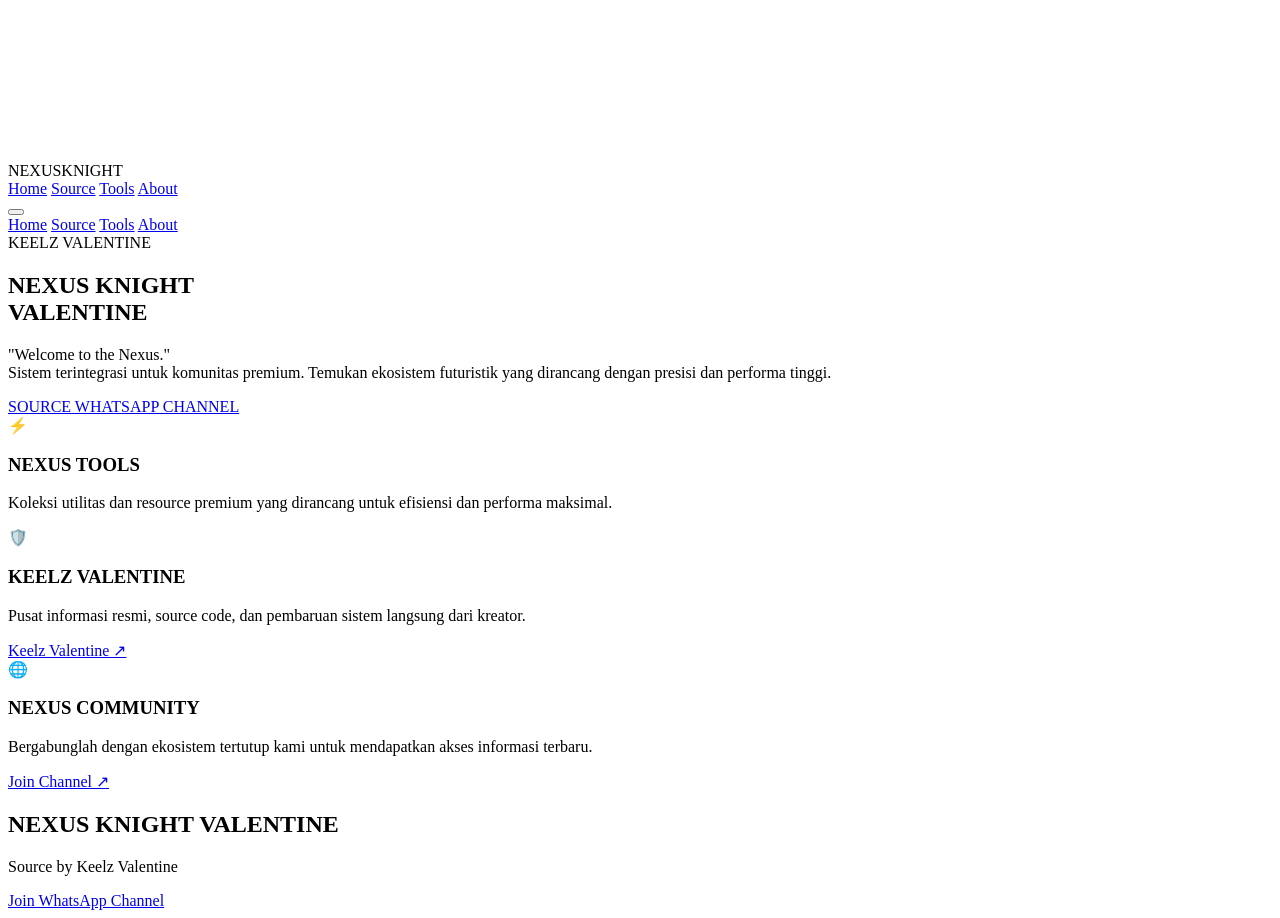
==== index.html @ 5fb31d2d "Create index.html" ====
<!DOCTYPE html>
<html lang="id">
<head>
    <meta charset="UTF-8">
    <meta name="viewport" content="width=device-width, initial-scale=1.0">
    <title>NEXUS KNIGHT VALENTINE</title>
    <meta name="description" content="Welcome to the Nexus. Premium tools and community by Keelz Valentine.">
    <meta name="theme-color" content="#000000">
    
    <!-- Open Graph Metadata -->
    <meta property="og:title" content="NEXUS KNIGHT VALENTINE">
    <meta property="og:description" content="Premium tools and community by Keelz Valentine.">
    <meta property="og:type" content="website">
    
    <!-- Fonts: Outfit for body, Rajdhani for futuristic headings -->
    <link rel="preconnect" href="https://fonts.googleapis.com">
    <link rel="preconnect" href="https://fonts.gstatic.com" crossorigin>
    <link href="https://fonts.googleapis.com/css2?family=Outfit:wght@300;400;500&family=Rajdhani:wght@500;600;700&display=swap" rel="stylesheet">
    
    <link rel="stylesheet" href="style.css">
</head>
<body>

    <div class="layout-wrapper">
        <!-- LEFT: VIDEO BANNER -->
        <aside class="banner-section">
            <div class="video-overlay"></div>
            <video 
                src="https://files.catbox.moe/j5ra75.mp4" 
                autoplay 
                muted 
                loop 
                playsinline 
                class="bg-video">
            </video>
        </aside>

        <!-- RIGHT: MAIN CONTENT -->
        <main class="content-section">
            
            <!-- HEADER -->
            <header class="glass-header">
                <div class="logo">
                    <span>NEXUS</span>KNIGHT
                </div>
                <nav class="desktop-nav">
                    <a href="#home">Home</a>
                    <a href="#source">Source</a>
                    <a href="#tools">Tools</a>
                    <a href="#about">About</a>
                </nav>
                <button class="hamburger-menu" aria-label="Menu">
                    <span></span>
                    <span></span>
                    <span></span>
                </button>
            </header>

            <!-- MOBILE NAV (Hidden by default) -->
            <div class="mobile-nav">
                <a href="#home" class="mobile-link">Home</a>
                <a href="#source" class="mobile-link">Source</a>
                <a href="#tools" class="mobile-link">Tools</a>
                <a href="#about" class="mobile-link">About</a>
            </div>

            <div class="scroll-container">
                <!-- HERO SECTION -->
                <section id="home" class="hero fade-in-up">
                    <div class="brand-subtitle">KEELZ VALENTINE</div>
                    <h1 class="hero-title">NEXUS KNIGHT<br><span class="accent-text">VALENTINE</span></h1>
                    <p class="hero-desc">"Welcome to the Nexus."<br>Sistem terintegrasi untuk komunitas premium. Temukan ekosistem futuristik yang dirancang dengan presisi dan performa tinggi.</p>
                    
                    <div class="button-group">
                        <a href="https://whatsapp.com/channel/0029Vb8KFvB5K3zXkMDEiv1M" target="_blank" rel="noopener noreferrer" class="btn btn-primary">
                            <span class="btn-text">SOURCE</span>
                        </a>
                        <a href="https://whatsapp.com/channel/0029Vb8KFvB5K3zXkMDEiv1M" target="_blank" rel="noopener noreferrer" class="btn btn-secondary">
                            <span class="btn-text">WHATSAPP CHANNEL</span>
                        </a>
                    </div>
                </section>

                <!-- CARDS SECTION -->
                <section id="tools" class="features fade-in-up">
                    <div class="card">
                        <div class="card-icon">⚡</div>
                        <h3>NEXUS TOOLS</h3>
                        <p>Koleksi utilitas dan resource premium yang dirancang untuk efisiensi dan performa maksimal.</p>
                    </div>
                    
                    <div class="card">
                        <div class="card-icon">🛡️</div>
                        <h3>KEELZ VALENTINE</h3>
                        <p>Pusat informasi resmi, source code, dan pembaruan sistem langsung dari kreator.</p>
                        <a href="https://whatsapp.com/channel/0029Vb8KFvB5K3zXkMDEiv1M" target="_blank" rel="noopener noreferrer" class="card-link">Keelz Valentine ↗</a>
                    </div>
                    
                    <div class="card">
                        <div class="card-icon">🌐</div>
                        <h3>NEXUS COMMUNITY</h3>
                        <p>Bergabunglah dengan ekosistem tertutup kami untuk mendapatkan akses informasi terbaru.</p>
                        <a href="https://whatsapp.com/channel/0029Vb8KFvB5K3zXkMDEiv1M" target="_blank" rel="noopener noreferrer" class="card-link">Join Channel ↗</a>
                    </div>
                </section>

                <!-- FOOTER -->
                <footer class="fade-in-up">
                    <div class="footer-content">
                        <h2>NEXUS KNIGHT VALENTINE</h2>
                        <p class="footer-source">Source by Keelz Valentine</p>
                        <a href="https://whatsapp.com/channel/0029Vb8KFvB5K3zXkMDEiv1M" target="_blank" rel="noopener noreferrer" class="btn btn-footer">
                            Join WhatsApp Channel
                        </a>
                    </div>
                </footer>
            </div>
        </main>
    </div>

    <script src="script.js"></script>
</body>
</html>
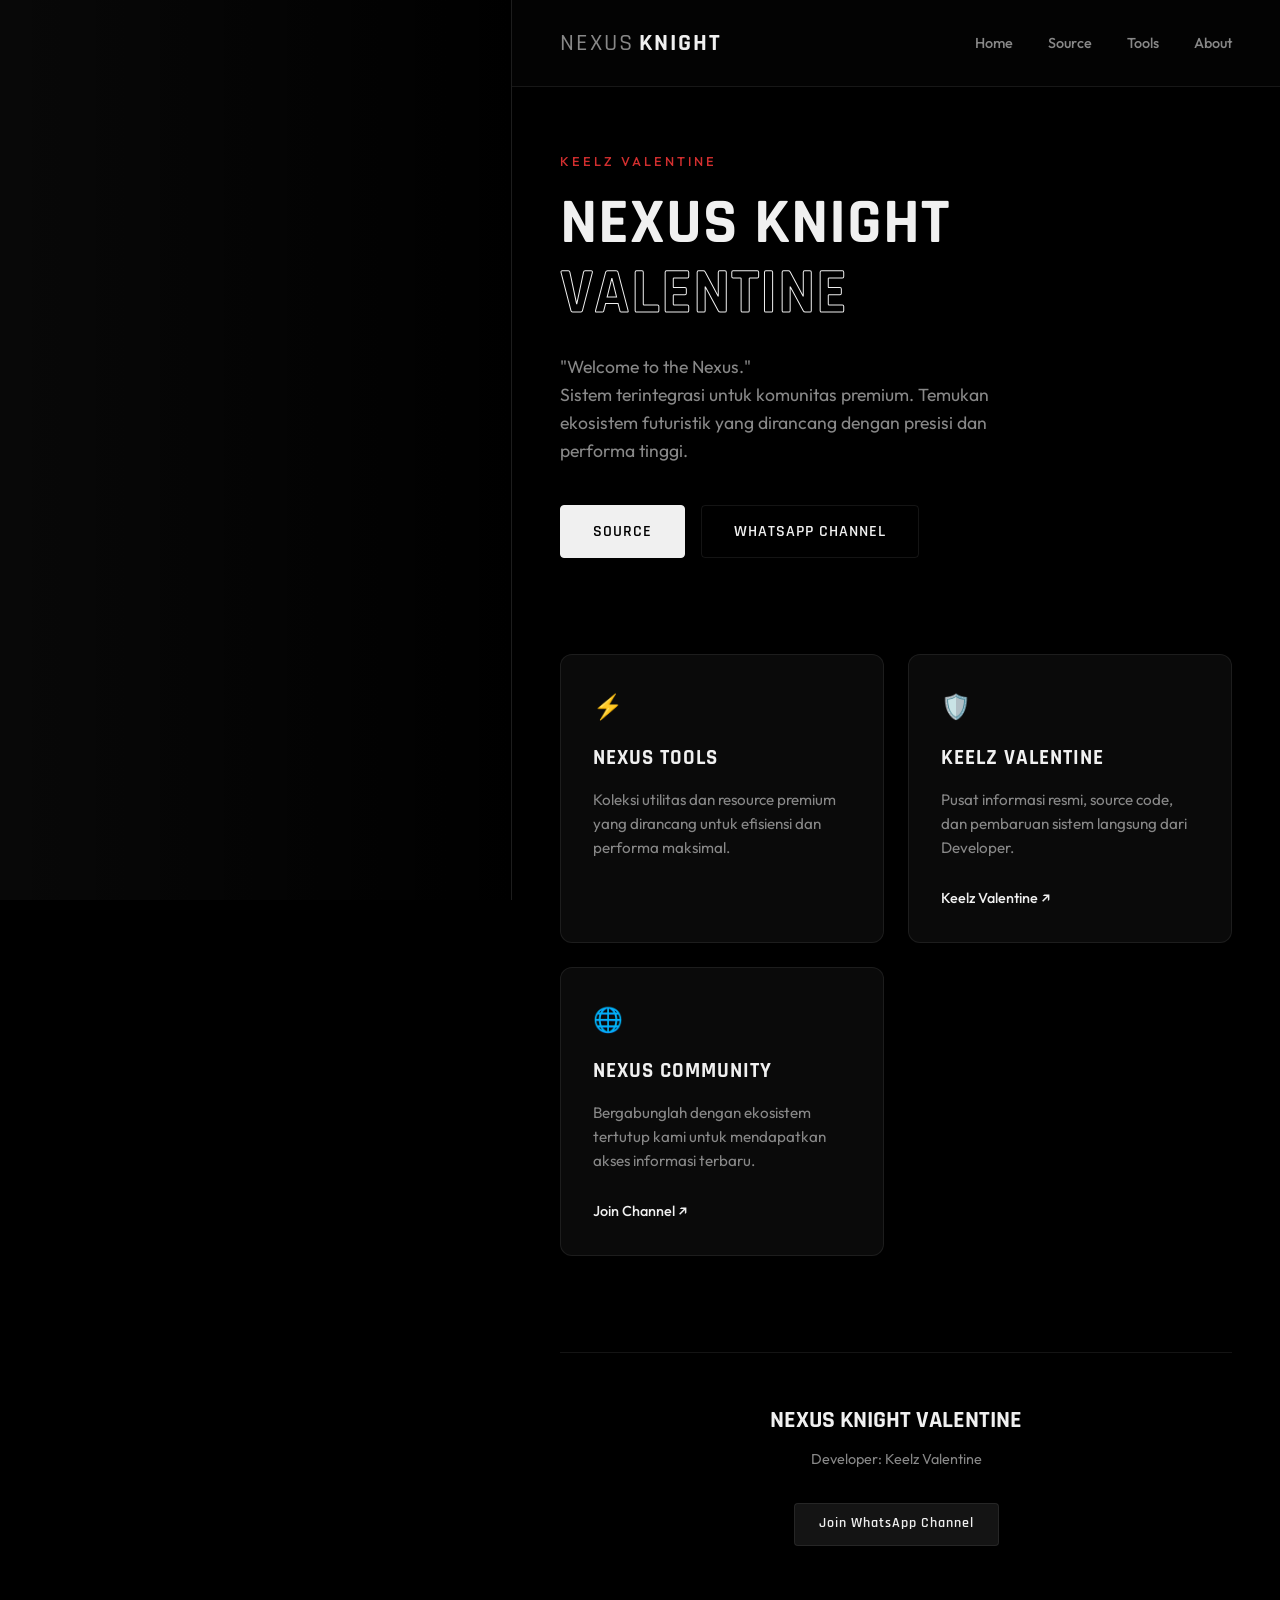
==== commit 91c6b920: "Update index.html" ====
--- a/index.html
+++ b/index.html
@@ -5,11 +5,12 @@
     <meta name="viewport" content="width=device-width, initial-scale=1.0">
     <title>NEXUS KNIGHT VALENTINE</title>
     <meta name="description" content="Welcome to the Nexus. Premium tools and community by Keelz Valentine.">
+    <meta name="author" content="Keelz Valentine">
     <meta name="theme-color" content="#000000">
     
     <!-- Open Graph Metadata -->
     <meta property="og:title" content="NEXUS KNIGHT VALENTINE">
-    <meta property="og:description" content="Premium tools and community by Keelz Valentine.">
+    <meta property="og:description" content="Premium tools and community developed by Keelz Valentine.">
     <meta property="og:type" content="website">
     
     <!-- Fonts: Outfit for body, Rajdhani for futuristic headings -->
@@ -92,7 +93,7 @@
                     <div class="card">
                         <div class="card-icon">🛡️</div>
                         <h3>KEELZ VALENTINE</h3>
-                        <p>Pusat informasi resmi, source code, dan pembaruan sistem langsung dari kreator.</p>
+                        <p>Pusat informasi resmi, source code, dan pembaruan sistem langsung dari Developer.</p>
                         <a href="https://whatsapp.com/channel/0029Vb8KFvB5K3zXkMDEiv1M" target="_blank" rel="noopener noreferrer" class="card-link">Keelz Valentine ↗</a>
                     </div>
                     
@@ -108,7 +109,7 @@
                 <footer class="fade-in-up">
                     <div class="footer-content">
                         <h2>NEXUS KNIGHT VALENTINE</h2>
-                        <p class="footer-source">Source by Keelz Valentine</p>
+                        <p class="footer-source">Developer: Keelz Valentine</p>
                         <a href="https://whatsapp.com/channel/0029Vb8KFvB5K3zXkMDEiv1M" target="_blank" rel="noopener noreferrer" class="btn btn-footer">
                             Join WhatsApp Channel
                         </a>
--- a/style.css
+++ b/style.css
@@ -0,0 +1,402 @@
+/* VARIABLES */
+:root {
+    --bg-color: #000000;
+    --surface-color: #0a0a0a;
+    --surface-light: #141414;
+    --text-main: #f0f0f0;
+    --text-muted: #888888;
+    --accent-red: #d32f2f;
+    --accent-red-glow: rgba(211, 47, 47, 0.2);
+    --border-color: rgba(255, 255, 255, 0.08);
+    --glass-bg: rgba(5, 5, 5, 0.6);
+    
+    --font-heading: 'Rajdhani', sans-serif;
+    --font-body: 'Outfit', sans-serif;
+    
+    --transition-smooth: all 0.3s cubic-bezier(0.25, 0.8, 0.25, 1);
+}
+
+/* RESET */
+* {
+    margin: 0;
+    padding: 0;
+    box-sizing: border-box;
+}
+
+html {
+    scroll-behavior: smooth;
+}
+
+body {
+    background-color: var(--bg-color);
+    color: var(--text-main);
+    font-family: var(--font-body);
+    line-height: 1.6;
+    overflow-x: hidden;
+    -webkit-font-smoothing: antialiased;
+}
+
+a { text-decoration: none; }
+
+/* LAYOUT: SPLIT SCREEN FOR DESKTOP */
+.layout-wrapper {
+    display: flex;
+    min-height: 100vh;
+    max-width: 1600px;
+    margin: 0 auto;
+}
+
+/* LEFT: BANNER VIDEO */
+.banner-section {
+    width: 40%;
+    height: 100vh;
+    position: sticky;
+    top: 0;
+    background-color: var(--surface-color);
+    border-right: 1px solid var(--border-color);
+    overflow: hidden;
+}
+
+.bg-video {
+    width: 100%;
+    height: 100%;
+    object-fit: cover;
+    opacity: 0.8;
+}
+
+.video-overlay {
+    position: absolute;
+    top: 0; left: 0; right: 0; bottom: 0;
+    background: linear-gradient(to right, rgba(0,0,0,0.2), var(--bg-color));
+    z-index: 1;
+    pointer-events: none;
+}
+
+/* RIGHT: MAIN CONTENT */
+.content-section {
+    width: 60%;
+    display: flex;
+    flex-direction: column;
+    position: relative;
+}
+
+/* HEADER / GLASSMORPHISM */
+.glass-header {
+    position: sticky;
+    top: 0;
+    display: flex;
+    justify-content: space-between;
+    align-items: center;
+    padding: 1.5rem 3rem;
+    background: var(--glass-bg);
+    backdrop-filter: blur(12px);
+    -webkit-backdrop-filter: blur(12px);
+    border-bottom: 1px solid var(--border-color);
+    z-index: 100;
+}
+
+.logo {
+    font-family: var(--font-heading);
+    font-size: 1.5rem;
+    font-weight: 700;
+    letter-spacing: 2px;
+}
+
+.logo span {
+    color: var(--text-muted);
+    font-weight: 500;
+    margin-right: 5px;
+}
+
+.desktop-nav a {
+    color: var(--text-muted);
+    margin-left: 2rem;
+    font-size: 0.9rem;
+    font-weight: 500;
+    transition: var(--transition-smooth);
+}
+
+.desktop-nav a:hover {
+    color: var(--text-main);
+}
+
+.hamburger-menu {
+    display: none;
+    background: none;
+    border: none;
+    cursor: pointer;
+    flex-direction: column;
+    gap: 5px;
+    z-index: 101;
+}
+
+.hamburger-menu span {
+    width: 25px;
+    height: 2px;
+    background-color: var(--text-main);
+    transition: var(--transition-smooth);
+}
+
+.mobile-nav {
+    position: fixed;
+    top: 0; left: 0; right: 0; bottom: 0;
+    background-color: rgba(0,0,0,0.95);
+    backdrop-filter: blur(10px);
+    display: flex;
+    flex-direction: column;
+    justify-content: center;
+    align-items: center;
+    gap: 2rem;
+    opacity: 0;
+    pointer-events: none;
+    transition: var(--transition-smooth);
+    z-index: 99;
+}
+
+.mobile-nav.active {
+    opacity: 1;
+    pointer-events: all;
+}
+
+.mobile-link {
+    font-family: var(--font-heading);
+    font-size: 2rem;
+    color: var(--text-main);
+    letter-spacing: 2px;
+}
+
+/* SCROLL CONTAINER PADDING */
+.scroll-container {
+    padding: 4rem 3rem;
+    flex-grow: 1;
+}
+
+/* HERO SECTION */
+.hero {
+    margin-bottom: 6rem;
+}
+
+.brand-subtitle {
+    font-size: 0.8rem;
+    letter-spacing: 3px;
+    color: var(--accent-red);
+    margin-bottom: 1rem;
+    font-weight: 500;
+}
+
+.hero-title {
+    font-family: var(--font-heading);
+    font-size: clamp(3rem, 5vw, 5.5rem);
+    line-height: 1.1;
+    font-weight: 700;
+    margin-bottom: 1.5rem;
+    letter-spacing: 1px;
+}
+
+.accent-text {
+    color: transparent;
+    -webkit-text-stroke: 1px var(--text-main);
+}
+
+.hero-desc {
+    color: var(--text-muted);
+    max-width: 500px;
+    font-size: 1.1rem;
+    margin-bottom: 2.5rem;
+}
+
+/* BUTTONS */
+.button-group {
+    display: flex;
+    gap: 1rem;
+    flex-wrap: wrap;
+}
+
+.btn {
+    padding: 0.8rem 2rem;
+    border-radius: 4px;
+    font-family: var(--font-heading);
+    font-size: 1rem;
+    font-weight: 600;
+    letter-spacing: 1px;
+    cursor: pointer;
+    transition: var(--transition-smooth);
+    display: inline-flex;
+    align-items: center;
+    justify-content: center;
+}
+
+.btn-primary {
+    background-color: var(--text-main);
+    color: var(--bg-color);
+    border: 1px solid var(--text-main);
+}
+
+.btn-primary:hover {
+    background-color: transparent;
+    color: var(--text-main);
+    box-shadow: 0 0 20px rgba(255,255,255,0.1);
+}
+
+.btn-secondary {
+    background-color: transparent;
+    color: var(--text-main);
+    border: 1px solid var(--border-color);
+}
+
+.btn-secondary:hover {
+    border-color: var(--accent-red);
+    box-shadow: 0 0 15px var(--accent-red-glow);
+}
+
+/* CARDS / FEATURES */
+.features {
+    display: grid;
+    grid-template-columns: repeat(auto-fit, minmax(280px, 1fr));
+    gap: 1.5rem;
+    margin-bottom: 6rem;
+}
+
+.card {
+    background-color: var(--surface-color);
+    border: 1px solid var(--border-color);
+    border-radius: 12px;
+    padding: 2rem;
+    transition: var(--transition-smooth);
+}
+
+.card:hover {
+    transform: translateY(-5px);
+    border-color: rgba(255,255,255,0.2);
+    box-shadow: 0 10px 30px rgba(0,0,0,0.5);
+}
+
+.card-icon {
+    font-size: 1.5rem;
+    margin-bottom: 1rem;
+}
+
+.card h3 {
+    font-family: var(--font-heading);
+    font-size: 1.3rem;
+    margin-bottom: 0.8rem;
+    letter-spacing: 1px;
+}
+
+.card p {
+    color: var(--text-muted);
+    font-size: 0.95rem;
+    margin-bottom: 1.5rem;
+}
+
+.card-link {
+    color: var(--text-main);
+    font-size: 0.9rem;
+    font-weight: 500;
+    transition: var(--transition-smooth);
+}
+
+.card-link:hover {
+    color: var(--accent-red);
+}
+
+/* FOOTER */
+footer {
+    border-top: 1px solid var(--border-color);
+    padding-top: 3rem;
+    padding-bottom: 2rem;
+    text-align: center;
+}
+
+.footer-content h2 {
+    font-family: var(--font-heading);
+    font-size: 1.5rem;
+    margin-bottom: 0.5rem;
+}
+
+.footer-source {
+    color: var(--text-muted);
+    font-size: 0.9rem;
+    margin-bottom: 2rem;
+}
+
+.btn-footer {
+    background-color: var(--surface-light);
+    color: var(--text-main);
+    border: 1px solid var(--border-color);
+    font-size: 0.85rem;
+    padding: 0.6rem 1.5rem;
+}
+
+.btn-footer:hover {
+    border-color: var(--text-main);
+}
+
+/* LIGHTWEIGHT ANIMATION */
+.fade-in-up {
+    opacity: 0;
+    transform: translateY(20px);
+    transition: opacity 0.6s ease-out, transform 0.6s ease-out;
+}
+
+.fade-in-up.visible {
+    opacity: 1;
+    transform: translateY(0);
+}
+
+/* RESPONSIVE DESIGN */
+@media (max-width: 992px) {
+    .layout-wrapper {
+        flex-direction: column;
+    }
+    
+    .banner-section {
+        width: 100%;
+        height: 50vh; /* Banner di atas pada mobile */
+        position: relative;
+        border-right: none;
+        border-bottom: 1px solid var(--border-color);
+    }
+    
+    .video-overlay {
+        background: linear-gradient(to bottom, rgba(0,0,0,0.1), var(--bg-color));
+    }
+    
+    .content-section {
+        width: 100%;
+    }
+    
+    .desktop-nav {
+        display: none;
+    }
+    
+    .hamburger-menu {
+        display: flex;
+    }
+    
+    .glass-header {
+        padding: 1rem 1.5rem;
+    }
+    
+    .scroll-container {
+        padding: 3rem 1.5rem;
+    }
+}
+
+@media (max-width: 480px) {
+    .hero-title {
+        font-size: 2.8rem;
+    }
+    
+    .banner-section {
+        height: 40vh;
+    }
+    
+    .button-group {
+        flex-direction: column;
+    }
+    
+    .btn {
+        width: 100%;
+    }
+}
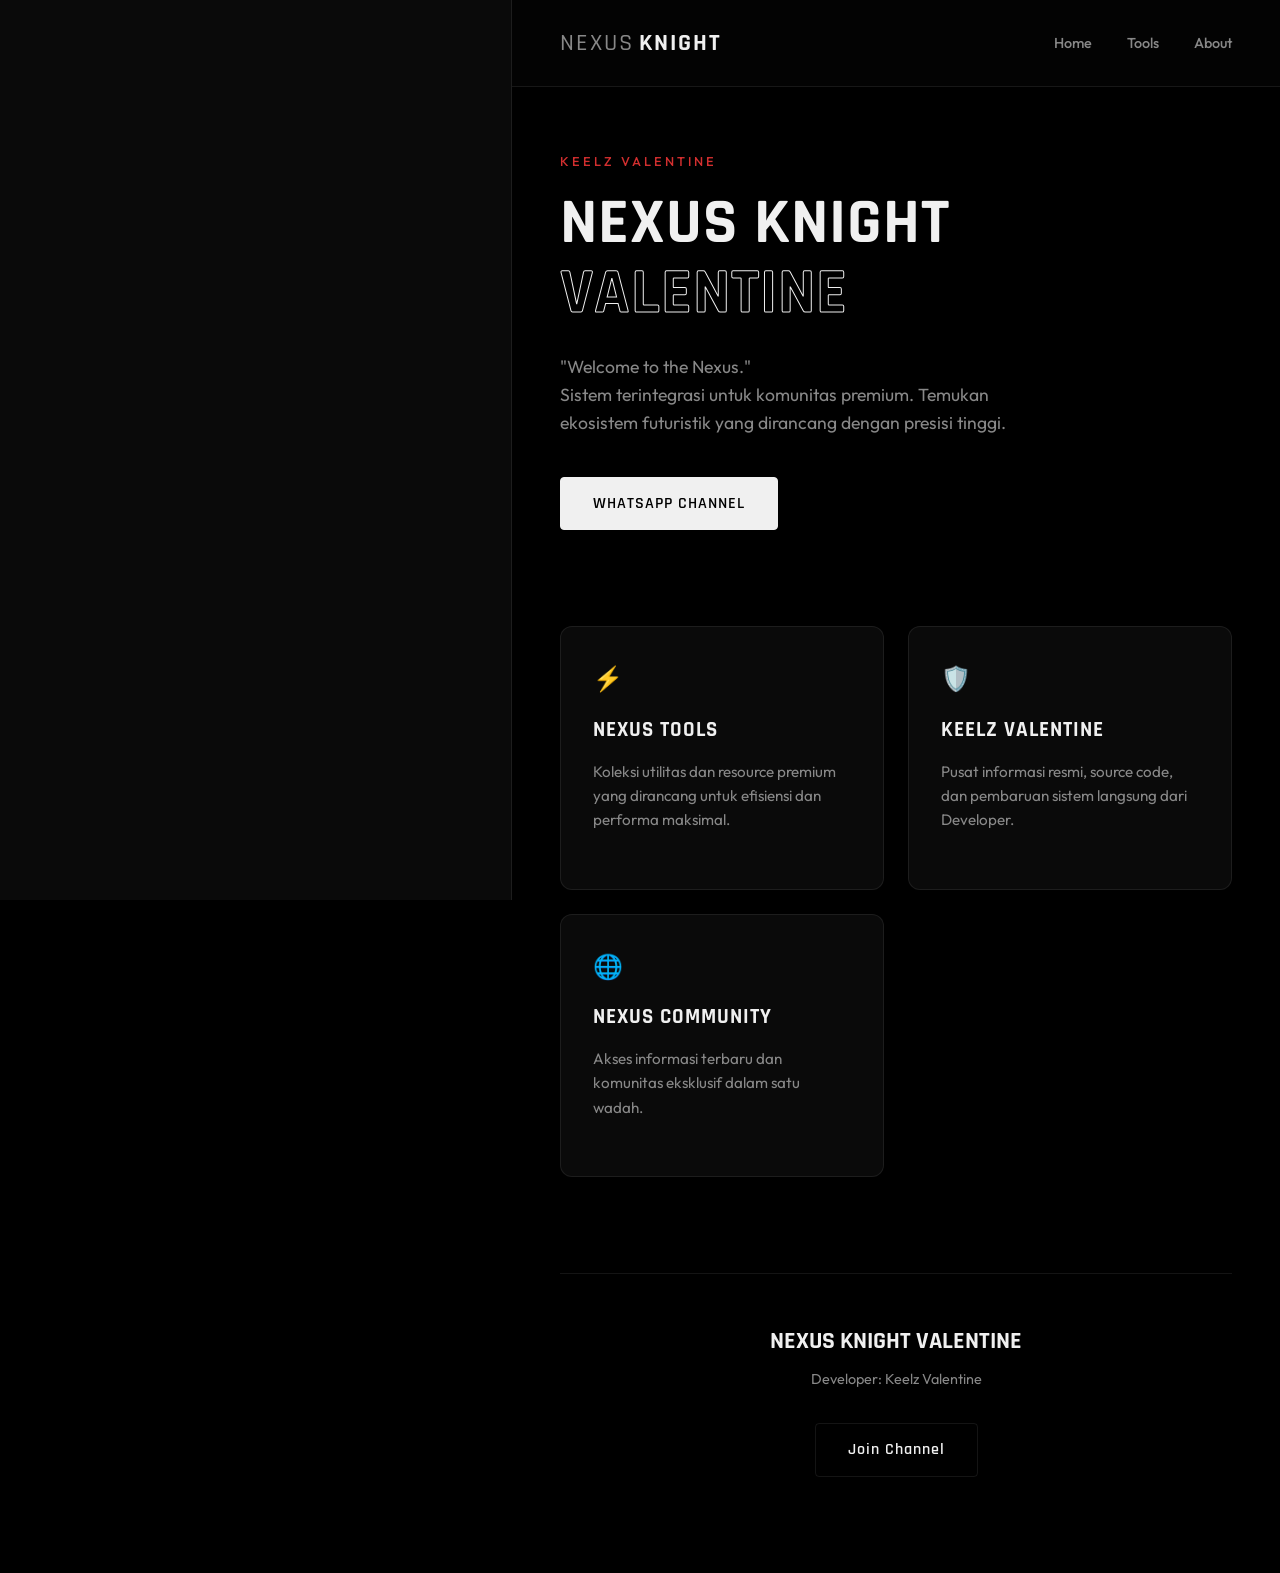
==== commit b0aaac9a: "Update index.html" ====
--- a/index.html
+++ b/index.html
@@ -8,12 +8,11 @@
     <meta name="author" content="Keelz Valentine">
     <meta name="theme-color" content="#000000">
     
-    <!-- Open Graph Metadata -->
+    <!-- Open Graph -->
     <meta property="og:title" content="NEXUS KNIGHT VALENTINE">
-    <meta property="og:description" content="Premium tools and community developed by Keelz Valentine.">
+    <meta property="og:description" content="Developed by Keelz Valentine">
     <meta property="og:type" content="website">
     
-    <!-- Fonts: Outfit for body, Rajdhani for futuristic headings -->
     <link rel="preconnect" href="https://fonts.googleapis.com">
     <link rel="preconnect" href="https://fonts.gstatic.com" crossorigin>
     <link href="https://fonts.googleapis.com/css2?family=Outfit:wght@300;400;500&family=Rajdhani:wght@500;600;700&display=swap" rel="stylesheet">
@@ -23,20 +22,22 @@
 <body>
 
     <div class="layout-wrapper">
-        <!-- LEFT: VIDEO BANNER -->
+        <!-- VIDEO BANNER -->
         <aside class="banner-section">
-            <div class="video-overlay"></div>
             <video 
-                src="https://files.catbox.moe/j5ra75.mp4" 
+                id="mainVideo"
                 autoplay 
                 muted 
                 loop 
                 playsinline 
+                webkit-playsinline 
+                preload="auto" 
                 class="bg-video">
+                <source src="https://files.catbox.moe/j5ra75.mp4" type="video/mp4">
             </video>
         </aside>
 
-        <!-- RIGHT: MAIN CONTENT -->
+        <!-- MAIN CONTENT -->
         <main class="content-section">
             
             <!-- HEADER -->
@@ -46,7 +47,6 @@
                 </div>
                 <nav class="desktop-nav">
                     <a href="#home">Home</a>
-                    <a href="#source">Source</a>
                     <a href="#tools">Tools</a>
                     <a href="#about">About</a>
                 </nav>
@@ -57,10 +57,9 @@
                 </button>
             </header>
 
-            <!-- MOBILE NAV (Hidden by default) -->
+            <!-- MOBILE NAV -->
             <div class="mobile-nav">
                 <a href="#home" class="mobile-link">Home</a>
-                <a href="#source" class="mobile-link">Source</a>
                 <a href="#tools" class="mobile-link">Tools</a>
                 <a href="#about" class="mobile-link">About</a>
             </div>
@@ -70,14 +69,11 @@
                 <section id="home" class="hero fade-in-up">
                     <div class="brand-subtitle">KEELZ VALENTINE</div>
                     <h1 class="hero-title">NEXUS KNIGHT<br><span class="accent-text">VALENTINE</span></h1>
-                    <p class="hero-desc">"Welcome to the Nexus."<br>Sistem terintegrasi untuk komunitas premium. Temukan ekosistem futuristik yang dirancang dengan presisi dan performa tinggi.</p>
+                    <p class="hero-desc">"Welcome to the Nexus."<br>Sistem terintegrasi untuk komunitas premium. Temukan ekosistem futuristik yang dirancang dengan presisi tinggi.</p>
                     
                     <div class="button-group">
                         <a href="https://whatsapp.com/channel/0029Vb8KFvB5K3zXkMDEiv1M" target="_blank" rel="noopener noreferrer" class="btn btn-primary">
-                            <span class="btn-text">SOURCE</span>
-                        </a>
-                        <a href="https://whatsapp.com/channel/0029Vb8KFvB5K3zXkMDEiv1M" target="_blank" rel="noopener noreferrer" class="btn btn-secondary">
-                            <span class="btn-text">WHATSAPP CHANNEL</span>
+                            WHATSAPP CHANNEL
                         </a>
                     </div>
                 </section>
@@ -94,14 +90,12 @@
                         <div class="card-icon">🛡️</div>
                         <h3>KEELZ VALENTINE</h3>
                         <p>Pusat informasi resmi, source code, dan pembaruan sistem langsung dari Developer.</p>
-                        <a href="https://whatsapp.com/channel/0029Vb8KFvB5K3zXkMDEiv1M" target="_blank" rel="noopener noreferrer" class="card-link">Keelz Valentine ↗</a>
                     </div>
                     
                     <div class="card">
                         <div class="card-icon">🌐</div>
                         <h3>NEXUS COMMUNITY</h3>
-                        <p>Bergabunglah dengan ekosistem tertutup kami untuk mendapatkan akses informasi terbaru.</p>
-                        <a href="https://whatsapp.com/channel/0029Vb8KFvB5K3zXkMDEiv1M" target="_blank" rel="noopener noreferrer" class="card-link">Join Channel ↗</a>
+                        <p>Akses informasi terbaru dan komunitas eksklusif dalam satu wadah.</p>
                     </div>
                 </section>
 
@@ -110,8 +104,8 @@
                     <div class="footer-content">
                         <h2>NEXUS KNIGHT VALENTINE</h2>
                         <p class="footer-source">Developer: Keelz Valentine</p>
-                        <a href="https://whatsapp.com/channel/0029Vb8KFvB5K3zXkMDEiv1M" target="_blank" rel="noopener noreferrer" class="btn btn-footer">
-                            Join WhatsApp Channel
+                        <a href="https://whatsapp.com/channel/0029Vb8KFvB5K3zXkMDEiv1M" target="_blank" rel="noopener noreferrer" class="btn btn-secondary">
+                            Join Channel
                         </a>
                     </div>
                 </footer>
--- a/style.css
+++ b/style.css
@@ -352,7 +352,7 @@
     
     .banner-section {
         width: 100%;
-        height: 50vh; /* Banner di atas pada mobile */
+        height: 50vh;
         position: relative;
         border-right: none;
         border-bottom: 1px solid var(--border-color);
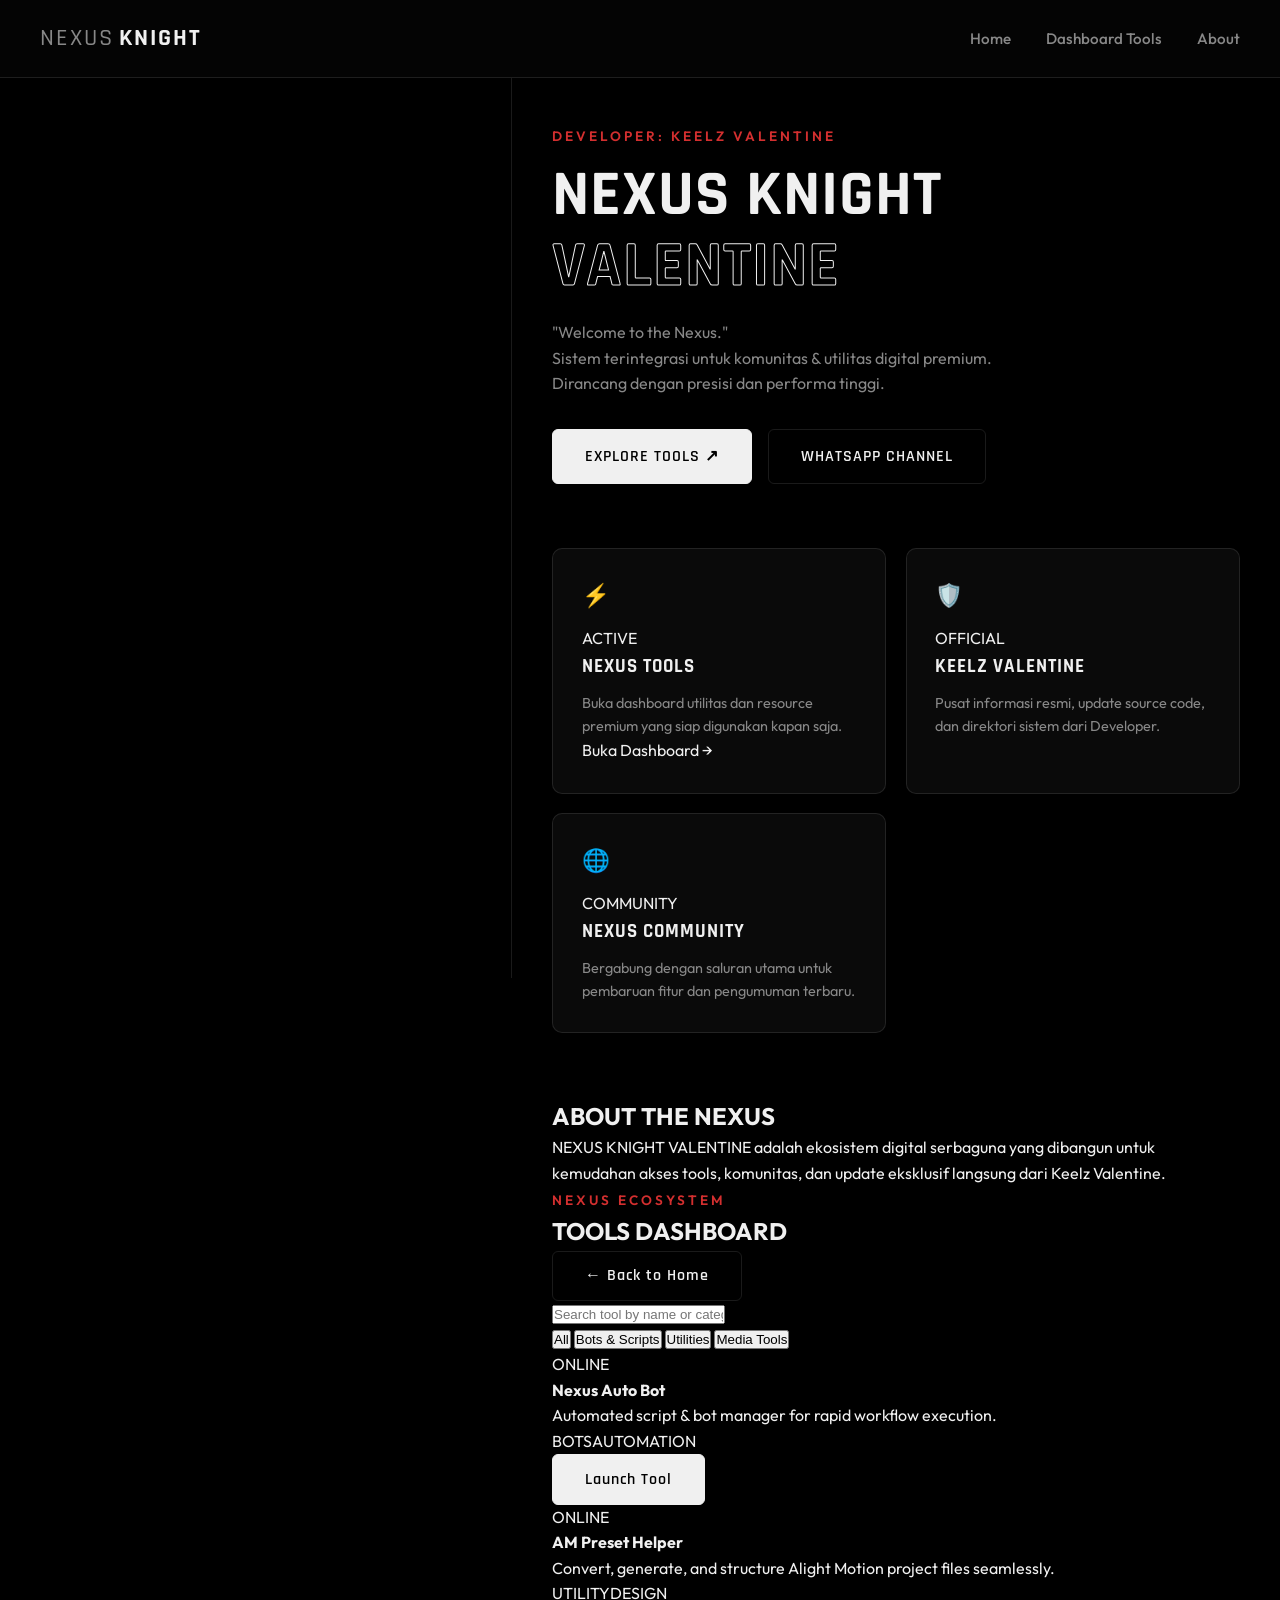
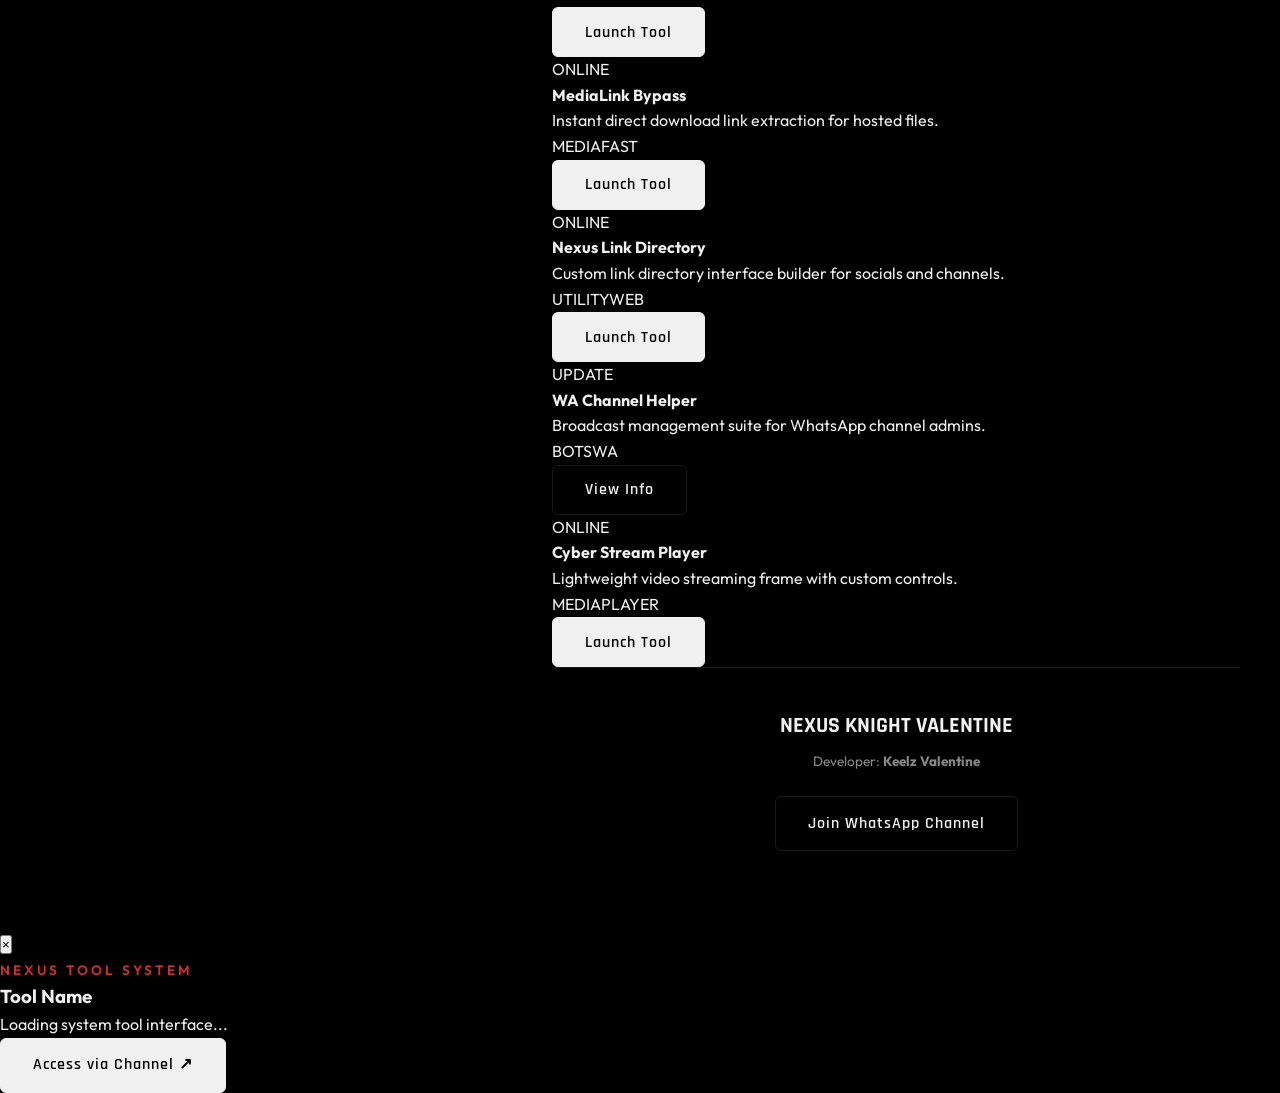
==== commit 64f023f7: "Update index.html" ====
--- a/index.html
+++ b/index.html
@@ -13,104 +13,235 @@
     <meta property="og:description" content="Developed by Keelz Valentine">
     <meta property="og:type" content="website">
     
+    <!-- Fonts -->
     <link rel="preconnect" href="https://fonts.googleapis.com">
     <link rel="preconnect" href="https://fonts.gstatic.com" crossorigin>
-    <link href="https://fonts.googleapis.com/css2?family=Outfit:wght@300;400;500&family=Rajdhani:wght@500;600;700&display=swap" rel="stylesheet">
+    <link href="https://fonts.googleapis.com/css2?family=Outfit:wght@300;400;500;600&family=Rajdhani:wght@500;600;700&display=swap" rel="stylesheet">
     
     <link rel="stylesheet" href="style.css">
 </head>
 <body>
 
+    <!-- STICKY HEADER -->
+    <header class="glass-header">
+        <div class="logo">
+            <span>NEXUS</span>KNIGHT
+        </div>
+        <nav class="desktop-nav">
+            <a href="#home" class="nav-btn active" data-view="home">Home</a>
+            <a href="#tools" class="nav-btn" data-view="tools">Dashboard Tools</a>
+            <a href="#about" class="nav-btn" data-view="home">About</a>
+        </nav>
+        <button class="hamburger-menu" id="hamburgerBtn" aria-label="Toggle Menu">
+            <span></span>
+            <span></span>
+            <span></span>
+        </button>
+    </header>
+
+    <!-- MOBILE NAV OVERLAY -->
+    <div class="mobile-nav" id="mobileNav">
+        <button class="close-menu" id="closeMenuBtn">&times;</button>
+        <a href="#home" class="mobile-link" data-view="home">Home</a>
+        <a href="#tools" class="mobile-link" data-view="tools">Dashboard Tools</a>
+        <a href="#about" class="mobile-link" data-view="home">About</a>
+        <a href="https://whatsapp.com/channel/0029Vb8KFvB5K3zXkMDEiv1M" target="_blank" rel="noopener noreferrer" class="btn btn-primary nav-wa-btn">
+            WhatsApp Channel
+        </a>
+    </div>
+
+    <!-- MAIN LAYOUT WRAPPER -->
     <div class="layout-wrapper">
-        <!-- VIDEO BANNER -->
+        
+        <!-- BANNER VIDEO SECTION -->
         <aside class="banner-section">
-            <video 
-                id="mainVideo"
-                autoplay 
-                muted 
-                loop 
-                playsinline 
-                webkit-playsinline 
-                preload="auto" 
-                class="bg-video">
-                <source src="https://files.catbox.moe/j5ra75.mp4" type="video/mp4">
-            </video>
+            <div class="video-container">
+                <video 
+                    id="mainVideo"
+                    autoplay 
+                    muted 
+                    loop 
+                    playsinline 
+                    webkit-playsinline 
+                    preload="auto" 
+                    class="bg-video">
+                    <source src="https://files.catbox.moe/j5ra75.mp4" type="video/mp4">
+                </video>
+            </div>
         </aside>
 
-        <!-- MAIN CONTENT -->
+        <!-- CONTENT SECTION -->
         <main class="content-section">
             
-            <!-- HEADER -->
-            <header class="glass-header">
-                <div class="logo">
-                    <span>NEXUS</span>KNIGHT
+            <div class="scroll-container">
+                
+                <!-- HOME VIEW -->
+                <div id="homeView" class="view-panel active">
+                    <!-- HERO -->
+                    <section id="home" class="hero fade-in-up">
+                        <div class="brand-subtitle">DEVELOPER: KEELZ VALENTINE</div>
+                        <h1 class="hero-title">NEXUS KNIGHT<br><span class="accent-text">VALENTINE</span></h1>
+                        <p class="hero-desc">"Welcome to the Nexus."<br>Sistem terintegrasi untuk komunitas & utilitas digital premium. Dirancang dengan presisi dan performa tinggi.</p>
+                        
+                        <div class="button-group">
+                            <button class="btn btn-primary" id="openToolsBtn">
+                                EXPLORE TOOLS ↗
+                            </button>
+                            <a href="https://whatsapp.com/channel/0029Vb8KFvB5K3zXkMDEiv1M" target="_blank" rel="noopener noreferrer" class="btn btn-secondary">
+                                WHATSAPP CHANNEL
+                            </a>
+                        </div>
+                    </section>
+
+                    <!-- CARDS -->
+                    <section class="features fade-in-up">
+                        <div class="card clickable-card" id="cardTools">
+                            <div class="card-header">
+                                <div class="card-icon">⚡</div>
+                                <span class="badge">ACTIVE</span>
+                            </div>
+                            <h3>NEXUS TOOLS</h3>
+                            <p>Buka dashboard utilitas dan resource premium yang siap digunakan kapan saja.</p>
+                            <span class="card-action">Buka Dashboard →</span>
+                        </div>
+                        
+                        <div class="card">
+                            <div class="card-header">
+                                <div class="card-icon">🛡️</div>
+                                <span class="badge red">OFFICIAL</span>
+                            </div>
+                            <h3>KEELZ VALENTINE</h3>
+                            <p>Pusat informasi resmi, update source code, dan direktori sistem dari Developer.</p>
+                        </div>
+                        
+                        <div class="card">
+                            <div class="card-header">
+                                <div class="card-icon">🌐</div>
+                                <span class="badge">COMMUNITY</span>
+                            </div>
+                            <h3>NEXUS COMMUNITY</h3>
+                            <p>Bergabung dengan saluran utama untuk pembaruan fitur dan pengumuman terbaru.</p>
+                        </div>
+                    </section>
+
+                    <!-- ABOUT SECTION -->
+                    <section id="about" class="about-section fade-in-up">
+                        <h2>ABOUT THE NEXUS</h2>
+                        <p>NEXUS KNIGHT VALENTINE adalah ekosistem digital serbaguna yang dibangun untuk kemudahan akses tools, komunitas, dan update eksklusif langsung dari Keelz Valentine.</p>
+                    </section>
                 </div>
-                <nav class="desktop-nav">
-                    <a href="#home">Home</a>
-                    <a href="#tools">Tools</a>
-                    <a href="#about">About</a>
-                </nav>
-                <button class="hamburger-menu" aria-label="Menu">
-                    <span></span>
-                    <span></span>
-                    <span></span>
-                </button>
-            </header>
-
-            <!-- MOBILE NAV -->
-            <div class="mobile-nav">
-                <a href="#home" class="mobile-link">Home</a>
-                <a href="#tools" class="mobile-link">Tools</a>
-                <a href="#about" class="mobile-link">About</a>
-            </div>
-
-            <div class="scroll-container">
-                <!-- HERO SECTION -->
-                <section id="home" class="hero fade-in-up">
-                    <div class="brand-subtitle">KEELZ VALENTINE</div>
-                    <h1 class="hero-title">NEXUS KNIGHT<br><span class="accent-text">VALENTINE</span></h1>
-                    <p class="hero-desc">"Welcome to the Nexus."<br>Sistem terintegrasi untuk komunitas premium. Temukan ekosistem futuristik yang dirancang dengan presisi tinggi.</p>
-                    
-                    <div class="button-group">
-                        <a href="https://whatsapp.com/channel/0029Vb8KFvB5K3zXkMDEiv1M" target="_blank" rel="noopener noreferrer" class="btn btn-primary">
-                            WHATSAPP CHANNEL
-                        </a>
-                    </div>
-                </section>
-
-                <!-- CARDS SECTION -->
-                <section id="tools" class="features fade-in-up">
-                    <div class="card">
-                        <div class="card-icon">⚡</div>
-                        <h3>NEXUS TOOLS</h3>
-                        <p>Koleksi utilitas dan resource premium yang dirancang untuk efisiensi dan performa maksimal.</p>
-                    </div>
-                    
-                    <div class="card">
-                        <div class="card-icon">🛡️</div>
-                        <h3>KEELZ VALENTINE</h3>
-                        <p>Pusat informasi resmi, source code, dan pembaruan sistem langsung dari Developer.</p>
-                    </div>
-                    
-                    <div class="card">
-                        <div class="card-icon">🌐</div>
-                        <h3>NEXUS COMMUNITY</h3>
-                        <p>Akses informasi terbaru dan komunitas eksklusif dalam satu wadah.</p>
-                    </div>
-                </section>
+
+                <!-- DASHBOARD TOOLS VIEW -->
+                <div id="toolsView" class="view-panel">
+                    <section class="tools-dashboard fade-in-up">
+                        <div class="dashboard-header">
+                            <div>
+                                <span class="brand-subtitle">NEXUS ECOSYSTEM</span>
+                                <h2>TOOLS DASHBOARD</h2>
+                            </div>
+                            <button class="btn btn-secondary btn-sm" id="backToHomeBtn">← Back to Home</button>
+                        </div>
+
+                        <!-- SEARCH & FILTER BAR -->
+                        <div class="toolbar">
+                            <input type="text" id="toolSearch" placeholder="Search tool by name or category..." class="search-input">
+                            <div class="filter-tabs">
+                                <button class="filter-btn active" data-filter="all">All</button>
+                                <button class="filter-btn" data-filter="bots">Bots & Scripts</button>
+                                <button class="filter-btn" data-filter="utility">Utilities</button>
+                                <button class="filter-btn" data-filter="media">Media Tools</button>
+                            </div>
+                        </div>
+
+                        <!-- TOOLS GRID -->
+                        <div class="tools-grid" id="toolsGrid">
+                            <!-- Tool 1 -->
+                            <div class="tool-card" data-category="bots" data-name="nexus auto bot generator">
+                                <div class="tool-status online">ONLINE</div>
+                                <h4>Nexus Auto Bot</h4>
+                                <p>Automated script & bot manager for rapid workflow execution.</p>
+                                <div class="tool-tags"><span>BOTS</span><span>AUTOMATION</span></div>
+                                <button class="btn btn-primary tool-launch-btn" data-tool="Nexus Auto Bot">Launch Tool</button>
+                            </div>
+
+                            <!-- Tool 2 -->
+                            <div class="tool-card" data-category="utility" data-name="alight motion preset helper">
+                                <div class="tool-status online">ONLINE</div>
+                                <h4>AM Preset Helper</h4>
+                                <p>Convert, generate, and structure Alight Motion project files seamlessly.</p>
+                                <div class="tool-tags"><span>UTILITY</span><span>DESIGN</span></div>
+                                <button class="btn btn-primary tool-launch-btn" data-tool="AM Preset Helper">Launch Tool</button>
+                            </div>
+
+                            <!-- Tool 3 -->
+                            <div class="tool-card" data-category="media" data-name="mediafire direct link generator">
+                                <div class="tool-status online">ONLINE</div>
+                                <h4>MediaLink Bypass</h4>
+                                <p>Instant direct download link extraction for hosted files.</p>
+                                <div class="tool-tags"><span>MEDIA</span><span>FAST</span></div>
+                                <button class="btn btn-primary tool-launch-btn" data-tool="MediaLink Bypass">Launch Tool</button>
+                            </div>
+
+                            <!-- Tool 4 -->
+                            <div class="tool-card" data-category="utility" data-name="keelz link tree customizer">
+                                <div class="tool-status online">ONLINE</div>
+                                <h4>Nexus Link Directory</h4>
+                                <p>Custom link directory interface builder for socials and channels.</p>
+                                <div class="tool-tags"><span>UTILITY</span><span>WEB</span></div>
+                                <button class="btn btn-primary tool-launch-btn" data-tool="Nexus Link Directory">Launch Tool</button>
+                            </div>
+
+                            <!-- Tool 5 -->
+                            <div class="tool-card" data-category="bots" data-name="wa channel auto broadcast">
+                                <div class="tool-status maintenance">UPDATE</div>
+                                <h4>WA Channel Helper</h4>
+                                <p>Broadcast management suite for WhatsApp channel admins.</p>
+                                <div class="tool-tags"><span>BOTS</span><span>WA</span></div>
+                                <button class="btn btn-secondary tool-launch-btn" data-tool="WA Channel Helper">View Info</button>
+                            </div>
+
+                            <!-- Tool 6 -->
+                            <div class="tool-card" data-category="media" data-name="cyber stream player">
+                                <div class="tool-status online">ONLINE</div>
+                                <h4>Cyber Stream Player</h4>
+                                <p>Lightweight video streaming frame with custom controls.</p>
+                                <div class="tool-tags"><span>MEDIA</span><span>PLAYER</span></div>
+                                <button class="btn btn-primary tool-launch-btn" data-tool="Cyber Stream Player">Launch Tool</button>
+                            </div>
+                        </div>
+                    </section>
+                </div>
 
                 <!-- FOOTER -->
                 <footer class="fade-in-up">
                     <div class="footer-content">
                         <h2>NEXUS KNIGHT VALENTINE</h2>
-                        <p class="footer-source">Developer: Keelz Valentine</p>
+                        <p class="footer-source">Developer: <strong>Keelz Valentine</strong></p>
                         <a href="https://whatsapp.com/channel/0029Vb8KFvB5K3zXkMDEiv1M" target="_blank" rel="noopener noreferrer" class="btn btn-secondary">
-                            Join Channel
+                            Join WhatsApp Channel
                         </a>
                     </div>
                 </footer>
+
             </div>
         </main>
+    </div>
+
+    <!-- TOOL MODAL PREVIEW -->
+    <div class="modal" id="toolModal">
+        <div class="modal-content">
+            <button class="modal-close" id="modalCloseBtn">&times;</button>
+            <div class="modal-header">
+                <span class="brand-subtitle">NEXUS TOOL SYSTEM</span>
+                <h3 id="modalToolTitle">Tool Name</h3>
+            </div>
+            <p id="modalToolDesc">Loading system tool interface...</p>
+            <div class="modal-actions">
+                <a href="https://whatsapp.com/channel/0029Vb8KFvB5K3zXkMDEiv1M" target="_blank" rel="noopener noreferrer" class="btn btn-primary">
+                    Access via Channel ↗
+                </a>
+            </div>
+        </div>
     </div>
 
     <script src="script.js"></script>
--- a/style.css
+++ b/style.css
@@ -1,4 +1,3 @@
-/* VARIABLES */
 :root {
     --bg-color: #000000;
     --surface-color: #0a0a0a;
@@ -6,9 +5,9 @@
     --text-main: #f0f0f0;
     --text-muted: #888888;
     --accent-red: #d32f2f;
-    --accent-red-glow: rgba(211, 47, 47, 0.2);
-    --border-color: rgba(255, 255, 255, 0.08);
-    --glass-bg: rgba(5, 5, 5, 0.6);
+    --accent-red-glow: rgba(211, 47, 47, 0.25);
+    --border-color: rgba(255, 255, 255, 0.1);
+    --glass-bg: rgba(5, 5, 5, 0.85);
     
     --font-heading: 'Rajdhani', sans-serif;
     --font-body: 'Outfit', sans-serif;
@@ -16,7 +15,6 @@
     --transition-smooth: all 0.3s cubic-bezier(0.25, 0.8, 0.25, 1);
 }
 
-/* RESET */
 * {
     margin: 0;
     padding: 0;
@@ -38,7 +36,6 @@
 
 a { text-decoration: none; }
 
-/* LAYOUT: SPLIT SCREEN FOR DESKTOP */
 .layout-wrapper {
     display: flex;
     min-height: 100vh;
@@ -46,48 +43,43 @@
     margin: 0 auto;
 }
 
-/* LEFT: BANNER VIDEO */
+/* BANNER VIDEO DESKTOP */
 .banner-section {
     width: 40%;
     height: 100vh;
     position: sticky;
     top: 0;
-    background-color: var(--surface-color);
+    background-color: #000000;
     border-right: 1px solid var(--border-color);
     overflow: hidden;
+    display: flex;
+    align-items: center;
+    justify-content: center;
 }
 
 .bg-video {
     width: 100%;
     height: 100%;
     object-fit: cover;
-    opacity: 0.8;
-}
-
-.video-overlay {
-    position: absolute;
-    top: 0; left: 0; right: 0; bottom: 0;
-    background: linear-gradient(to right, rgba(0,0,0,0.2), var(--bg-color));
-    z-index: 1;
-    pointer-events: none;
-}
-
-/* RIGHT: MAIN CONTENT */
+    display: block;
+}
+
 .content-section {
     width: 60%;
     display: flex;
     flex-direction: column;
     position: relative;
-}
-
-/* HEADER / GLASSMORPHISM */
+    background-color: var(--bg-color);
+}
+
+/* HEADER */
 .glass-header {
     position: sticky;
     top: 0;
     display: flex;
     justify-content: space-between;
     align-items: center;
-    padding: 1.5rem 3rem;
+    padding: 1.2rem 2.5rem;
     background: var(--glass-bg);
     backdrop-filter: blur(12px);
     -webkit-backdrop-filter: blur(12px);
@@ -111,7 +103,7 @@
 .desktop-nav a {
     color: var(--text-muted);
     margin-left: 2rem;
-    font-size: 0.9rem;
+    font-size: 0.95rem;
     font-weight: 500;
     transition: var(--transition-smooth);
 }
@@ -131,7 +123,7 @@
 }
 
 .hamburger-menu span {
-    width: 25px;
+    width: 24px;
     height: 2px;
     background-color: var(--text-main);
     transition: var(--transition-smooth);
@@ -165,31 +157,30 @@
     letter-spacing: 2px;
 }
 
-/* SCROLL CONTAINER PADDING */
 .scroll-container {
-    padding: 4rem 3rem;
+    padding: 3rem 2.5rem;
     flex-grow: 1;
 }
 
-/* HERO SECTION */
+/* HERO */
 .hero {
-    margin-bottom: 6rem;
+    margin-bottom: 4rem;
 }
 
 .brand-subtitle {
-    font-size: 0.8rem;
+    font-size: 0.85rem;
     letter-spacing: 3px;
     color: var(--accent-red);
-    margin-bottom: 1rem;
-    font-weight: 500;
+    margin-bottom: 0.8rem;
+    font-weight: 600;
 }
 
 .hero-title {
     font-family: var(--font-heading);
-    font-size: clamp(3rem, 5vw, 5.5rem);
+    font-size: clamp(2.8rem, 5vw, 5rem);
     line-height: 1.1;
     font-weight: 700;
-    margin-bottom: 1.5rem;
+    margin-bottom: 1.2rem;
     letter-spacing: 1px;
 }
 
@@ -200,21 +191,19 @@
 
 .hero-desc {
     color: var(--text-muted);
-    max-width: 500px;
-    font-size: 1.1rem;
-    margin-bottom: 2.5rem;
-}
-
-/* BUTTONS */
+    max-width: 480px;
+    font-size: 1rem;
+    margin-bottom: 2rem;
+}
+
 .button-group {
     display: flex;
     gap: 1rem;
-    flex-wrap: wrap;
 }
 
 .btn {
-    padding: 0.8rem 2rem;
-    border-radius: 4px;
+    padding: 0.85rem 2rem;
+    border-radius: 6px;
     font-family: var(--font-heading);
     font-size: 1rem;
     font-weight: 600;
@@ -235,7 +224,7 @@
 .btn-primary:hover {
     background-color: transparent;
     color: var(--text-main);
-    box-shadow: 0 0 20px rgba(255,255,255,0.1);
+    box-shadow: 0 0 20px rgba(255,255,255,0.15);
 }
 
 .btn-secondary {
@@ -245,98 +234,71 @@
 }
 
 .btn-secondary:hover {
-    border-color: var(--accent-red);
-    box-shadow: 0 0 15px var(--accent-red-glow);
-}
-
-/* CARDS / FEATURES */
+    border-color: var(--text-main);
+}
+
+/* CARDS */
 .features {
     display: grid;
-    grid-template-columns: repeat(auto-fit, minmax(280px, 1fr));
-    gap: 1.5rem;
-    margin-bottom: 6rem;
+    grid-template-columns: repeat(auto-fit, minmax(260px, 1fr));
+    gap: 1.2rem;
+    margin-bottom: 4rem;
 }
 
 .card {
     background-color: var(--surface-color);
     border: 1px solid var(--border-color);
-    border-radius: 12px;
-    padding: 2rem;
+    border-radius: 10px;
+    padding: 1.8rem;
     transition: var(--transition-smooth);
 }
 
 .card:hover {
-    transform: translateY(-5px);
-    border-color: rgba(255,255,255,0.2);
-    box-shadow: 0 10px 30px rgba(0,0,0,0.5);
+    transform: translateY(-4px);
+    border-color: rgba(255,255,255,0.25);
 }
 
 .card-icon {
-    font-size: 1.5rem;
-    margin-bottom: 1rem;
+    font-size: 1.4rem;
+    margin-bottom: 0.8rem;
 }
 
 .card h3 {
     font-family: var(--font-heading);
-    font-size: 1.3rem;
-    margin-bottom: 0.8rem;
+    font-size: 1.2rem;
+    margin-bottom: 0.6rem;
     letter-spacing: 1px;
 }
 
 .card p {
     color: var(--text-muted);
-    font-size: 0.95rem;
-    margin-bottom: 1.5rem;
-}
-
-.card-link {
-    color: var(--text-main);
     font-size: 0.9rem;
-    font-weight: 500;
-    transition: var(--transition-smooth);
-}
-
-.card-link:hover {
-    color: var(--accent-red);
 }
 
 /* FOOTER */
 footer {
     border-top: 1px solid var(--border-color);
-    padding-top: 3rem;
+    padding-top: 2.5rem;
     padding-bottom: 2rem;
     text-align: center;
 }
 
 .footer-content h2 {
     font-family: var(--font-heading);
-    font-size: 1.5rem;
-    margin-bottom: 0.5rem;
+    font-size: 1.4rem;
+    margin-bottom: 0.4rem;
 }
 
 .footer-source {
     color: var(--text-muted);
-    font-size: 0.9rem;
-    margin-bottom: 2rem;
-}
-
-.btn-footer {
-    background-color: var(--surface-light);
-    color: var(--text-main);
-    border: 1px solid var(--border-color);
     font-size: 0.85rem;
-    padding: 0.6rem 1.5rem;
-}
-
-.btn-footer:hover {
-    border-color: var(--text-main);
-}
-
-/* LIGHTWEIGHT ANIMATION */
+    margin-bottom: 1.5rem;
+}
+
 .fade-in-up {
     opacity: 0;
     transform: translateY(20px);
-    transition: opacity 0.6s ease-out, transform 0.6s ease-out;
+    transition: opacity 0.5s ease-out, transform 0.5s ease-out;
 }
 
 .fade-in-up.visible {
@@ -344,7 +306,7 @@
     transform: translateY(0);
 }
 
-/* RESPONSIVE DESIGN */
+/* PERBAIKAN RESPONSIVE MOBILE */
 @media (max-width: 992px) {
     .layout-wrapper {
         flex-direction: column;
@@ -352,16 +314,13 @@
     
     .banner-section {
         width: 100%;
-        height: 50vh;
+        height: auto;
+        aspect-ratio: 16 / 9;
         position: relative;
         border-right: none;
         border-bottom: 1px solid var(--border-color);
     }
     
-    .video-overlay {
-        background: linear-gradient(to bottom, rgba(0,0,0,0.1), var(--bg-color));
-    }
-    
     .content-section {
         width: 100%;
     }
@@ -379,21 +338,13 @@
     }
     
     .scroll-container {
-        padding: 3rem 1.5rem;
+        padding: 2rem 1.5rem;
     }
 }
 
 @media (max-width: 480px) {
     .hero-title {
-        font-size: 2.8rem;
-    }
-    
-    .banner-section {
-        height: 40vh;
-    }
-    
-    .button-group {
-        flex-direction: column;
+        font-size: 2.5rem;
     }
     
     .btn {
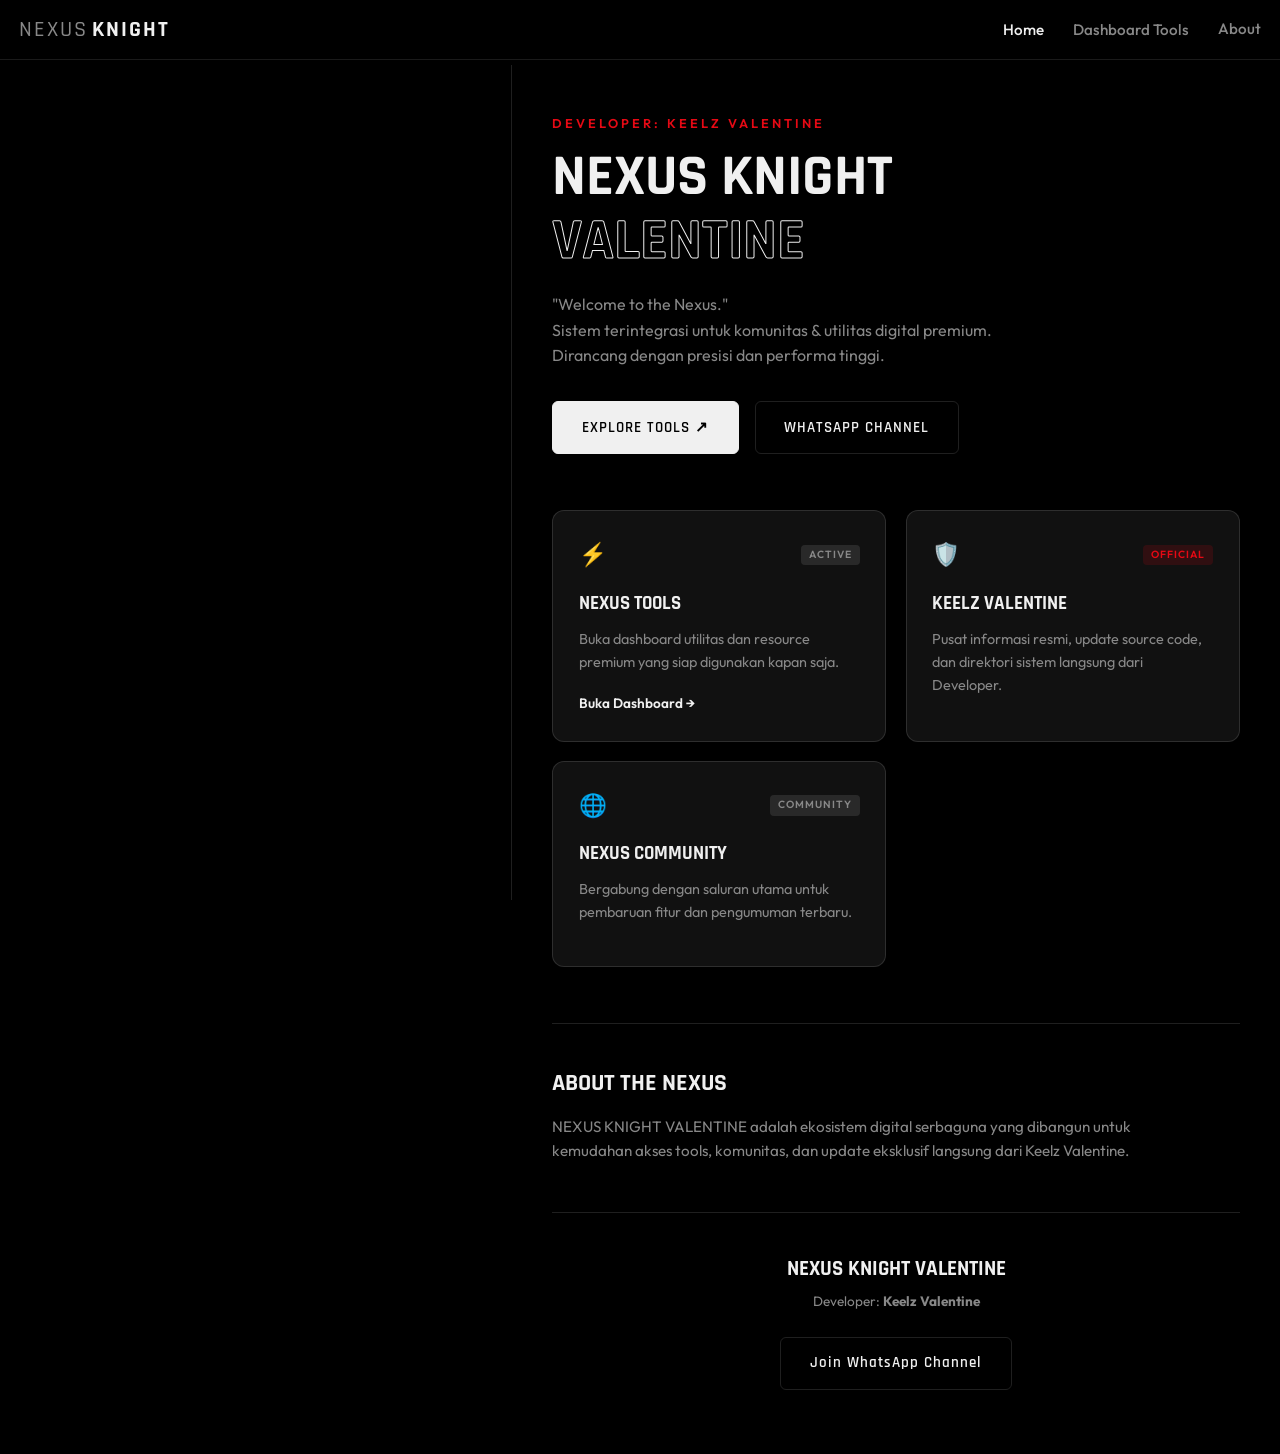
==== commit ae21b63d: "Update index.html" ====
--- a/index.html
+++ b/index.html
@@ -8,29 +8,126 @@
     <meta name="author" content="Keelz Valentine">
     <meta name="theme-color" content="#000000">
     
-    <!-- Open Graph -->
     <meta property="og:title" content="NEXUS KNIGHT VALENTINE">
     <meta property="og:description" content="Developed by Keelz Valentine">
     <meta property="og:type" content="website">
     
-    <!-- Fonts -->
     <link rel="preconnect" href="https://fonts.googleapis.com">
     <link rel="preconnect" href="https://fonts.gstatic.com" crossorigin>
     <link href="https://fonts.googleapis.com/css2?family=Outfit:wght@300;400;500;600&family=Rajdhani:wght@500;600;700&display=swap" rel="stylesheet">
     
     <link rel="stylesheet" href="style.css">
+
+    <!-- PERBAIKAN DIRECT OVERRIDE UNTUK BANNER MOBILE & NAVIGATION -->
+    <style>
+        /* Reset Space Hitam Atas */
+        html, body {
+            background-color: #000000 !important;
+            margin: 0;
+            padding: 0;
+        }
+
+        /* Fixed Header */
+        .glass-header {
+            position: fixed !important;
+            top: 0; left: 0; right: 0;
+            height: 60px;
+            background: rgba(0, 0, 0, 0.9) !important;
+            backdrop-filter: blur(10px);
+            z-index: 1000;
+            display: flex;
+            justify-content: space-between;
+            align-items: center;
+            padding: 0 1.2rem;
+            border-bottom: 1px solid rgba(255, 255, 255, 0.1);
+        }
+
+        /* Mobile Nav Clean Overlay */
+        .mobile-nav {
+            position: fixed !important;
+            top: 0; left: 0; right: 0; bottom: 0;
+            background: #000000 !important;
+            z-index: 2000;
+            display: flex;
+            flex-direction: column;
+            justify-content: center;
+            align-items: center;
+            gap: 1.8rem;
+            opacity: 0;
+            pointer-events: none;
+            transition: opacity 0.3s ease;
+        }
+
+        .mobile-nav.active {
+            opacity: 1 !important;
+            pointer-events: all !important;
+        }
+
+        .close-menu {
+            position: absolute;
+            top: 15px;
+            right: 20px;
+            background: none;
+            border: none;
+            color: #fff;
+            font-size: 2.2rem;
+            cursor: pointer;
+        }
+
+        .mobile-link {
+            background: none;
+            border: none;
+            color: #fff;
+            font-family: 'Rajdhani', sans-serif;
+            font-size: 1.8rem;
+            cursor: pointer;
+        }
+
+        /* Banner Fix di Mobile (Biar Ga Nyangkut / Hitam Kosong) */
+        @media (max-width: 992px) {
+            .layout-wrapper {
+                flex-direction: column !important;
+                padding-top: 60px !important;
+            }
+
+            .banner-section {
+                width: 100% !important;
+                height: 200px !important; /* Maksimal tinggi di HP biar ga makan tempat */
+                position: relative !important;
+                top: 0 !important;
+                border-right: none !important;
+                border-bottom: 1px solid rgba(255, 255, 255, 0.1) !important;
+                background: #000 !important;
+                overflow: hidden !important;
+            }
+
+            .bg-video {
+                width: 100% !important;
+                height: 100% !important;
+                object-fit: cover !important;
+            }
+
+            .content-section {
+                width: 100% !important;
+            }
+
+            .scroll-container {
+                padding: 1.5rem 1.2rem !important;
+            }
+        }
+    </style>
 </head>
 <body>
 
-    <!-- STICKY HEADER -->
+    <!-- HEADER -->
     <header class="glass-header">
         <div class="logo">
             <span>NEXUS</span>KNIGHT
         </div>
         <nav class="desktop-nav">
-            <a href="#home" class="nav-btn active" data-view="home">Home</a>
-            <a href="#tools" class="nav-btn" data-view="tools">Dashboard Tools</a>
-            <a href="#about" class="nav-btn" data-view="home">About</a>
+            <button class="nav-btn active" data-view="home">Home</button>
+            <button class="nav-btn" data-view="tools">Dashboard Tools</button>
+            <a href="#about" class="nav-btn-link" style="color: #888; font-size: 0.95rem; font-weight: 500;">About</a>
         </nav>
         <button class="hamburger-menu" id="hamburgerBtn" aria-label="Toggle Menu">
             <span></span>
@@ -39,45 +136,41 @@
         </button>
     </header>
 
-    <!-- MOBILE NAV OVERLAY -->
+    <!-- MOBILE MENU OVERLAY -->
     <div class="mobile-nav" id="mobileNav">
         <button class="close-menu" id="closeMenuBtn">&times;</button>
-        <a href="#home" class="mobile-link" data-view="home">Home</a>
-        <a href="#tools" class="mobile-link" data-view="tools">Dashboard Tools</a>
-        <a href="#about" class="mobile-link" data-view="home">About</a>
-        <a href="https://whatsapp.com/channel/0029Vb8KFvB5K3zXkMDEiv1M" target="_blank" rel="noopener noreferrer" class="btn btn-primary nav-wa-btn">
+        <button class="mobile-link" data-view="home">Home</button>
+        <button class="mobile-link" data-view="tools">Dashboard Tools</button>
+        <a href="#about" class="mobile-link" style="text-decoration: none;" onclick="document.getElementById('mobileNav').classList.remove('active')">About</a>
+        <a href="https://whatsapp.com/channel/0029Vb8KFvB5K3zXkMDEiv1M" target="_blank" rel="noopener noreferrer" class="btn btn-primary nav-wa-btn" style="margin-top: 1rem;">
             WhatsApp Channel
         </a>
     </div>
 
-    <!-- MAIN LAYOUT WRAPPER -->
+    <!-- MAIN LAYOUT -->
     <div class="layout-wrapper">
         
-        <!-- BANNER VIDEO SECTION -->
+        <!-- BANNER VIDEO KIRI / ATAS -->
         <aside class="banner-section">
-            <div class="video-container">
-                <video 
-                    id="mainVideo"
-                    autoplay 
-                    muted 
-                    loop 
-                    playsinline 
-                    webkit-playsinline 
-                    preload="auto" 
-                    class="bg-video">
-                    <source src="https://files.catbox.moe/j5ra75.mp4" type="video/mp4">
-                </video>
-            </div>
+            <video 
+                id="mainVideo"
+                autoplay 
+                muted 
+                loop 
+                playsinline 
+                webkit-playsinline 
+                preload="auto" 
+                class="bg-video">
+                <source src="https://files.catbox.moe/j5ra75.mp4" type="video/mp4">
+            </video>
         </aside>
 
-        <!-- CONTENT SECTION -->
+        <!-- KONTEN UTAMA -->
         <main class="content-section">
-            
             <div class="scroll-container">
                 
                 <!-- HOME VIEW -->
                 <div id="homeView" class="view-panel active">
-                    <!-- HERO -->
                     <section id="home" class="hero fade-in-up">
                         <div class="brand-subtitle">DEVELOPER: KEELZ VALENTINE</div>
                         <h1 class="hero-title">NEXUS KNIGHT<br><span class="accent-text">VALENTINE</span></h1>
@@ -93,7 +186,6 @@
                         </div>
                     </section>
 
-                    <!-- CARDS -->
                     <section class="features fade-in-up">
                         <div class="card clickable-card" id="cardTools">
                             <div class="card-header">
@@ -111,7 +203,7 @@
                                 <span class="badge red">OFFICIAL</span>
                             </div>
                             <h3>KEELZ VALENTINE</h3>
-                            <p>Pusat informasi resmi, update source code, dan direktori sistem dari Developer.</p>
+                            <p>Pusat informasi resmi, update source code, dan direktori sistem langsung dari Developer.</p>
                         </div>
                         
                         <div class="card">
@@ -124,7 +216,6 @@
                         </div>
                     </section>
 
-                    <!-- ABOUT SECTION -->
                     <section id="about" class="about-section fade-in-up">
                         <h2>ABOUT THE NEXUS</h2>
                         <p>NEXUS KNIGHT VALENTINE adalah ekosistem digital serbaguna yang dibangun untuk kemudahan akses tools, komunitas, dan update eksklusif langsung dari Keelz Valentine.</p>
@@ -142,9 +233,8 @@
                             <button class="btn btn-secondary btn-sm" id="backToHomeBtn">← Back to Home</button>
                         </div>
 
-                        <!-- SEARCH & FILTER BAR -->
                         <div class="toolbar">
-                            <input type="text" id="toolSearch" placeholder="Search tool by name or category..." class="search-input">
+                            <input type="text" id="toolSearch" placeholder="Cari tool atau kategori..." class="search-input">
                             <div class="filter-tabs">
                                 <button class="filter-btn active" data-filter="all">All</button>
                                 <button class="filter-btn" data-filter="bots">Bots & Scripts</button>
@@ -153,9 +243,7 @@
                             </div>
                         </div>
 
-                        <!-- TOOLS GRID -->
                         <div class="tools-grid" id="toolsGrid">
-                            <!-- Tool 1 -->
                             <div class="tool-card" data-category="bots" data-name="nexus auto bot generator">
                                 <div class="tool-status online">ONLINE</div>
                                 <h4>Nexus Auto Bot</h4>
@@ -164,7 +252,6 @@
                                 <button class="btn btn-primary tool-launch-btn" data-tool="Nexus Auto Bot">Launch Tool</button>
                             </div>
 
-                            <!-- Tool 2 -->
                             <div class="tool-card" data-category="utility" data-name="alight motion preset helper">
                                 <div class="tool-status online">ONLINE</div>
                                 <h4>AM Preset Helper</h4>
@@ -173,7 +260,6 @@
                                 <button class="btn btn-primary tool-launch-btn" data-tool="AM Preset Helper">Launch Tool</button>
                             </div>
 
-                            <!-- Tool 3 -->
                             <div class="tool-card" data-category="media" data-name="mediafire direct link generator">
                                 <div class="tool-status online">ONLINE</div>
                                 <h4>MediaLink Bypass</h4>
@@ -182,7 +268,6 @@
                                 <button class="btn btn-primary tool-launch-btn" data-tool="MediaLink Bypass">Launch Tool</button>
                             </div>
 
-                            <!-- Tool 4 -->
                             <div class="tool-card" data-category="utility" data-name="keelz link tree customizer">
                                 <div class="tool-status online">ONLINE</div>
                                 <h4>Nexus Link Directory</h4>
@@ -191,7 +276,6 @@
                                 <button class="btn btn-primary tool-launch-btn" data-tool="Nexus Link Directory">Launch Tool</button>
                             </div>
 
-                            <!-- Tool 5 -->
                             <div class="tool-card" data-category="bots" data-name="wa channel auto broadcast">
                                 <div class="tool-status maintenance">UPDATE</div>
                                 <h4>WA Channel Helper</h4>
@@ -200,7 +284,6 @@
                                 <button class="btn btn-secondary tool-launch-btn" data-tool="WA Channel Helper">View Info</button>
                             </div>
 
-                            <!-- Tool 6 -->
                             <div class="tool-card" data-category="media" data-name="cyber stream player">
                                 <div class="tool-status online">ONLINE</div>
                                 <h4>Cyber Stream Player</h4>
@@ -212,7 +295,6 @@
                     </section>
                 </div>
 
-                <!-- FOOTER -->
                 <footer class="fade-in-up">
                     <div class="footer-content">
                         <h2>NEXUS KNIGHT VALENTINE</h2>
@@ -227,7 +309,7 @@
         </main>
     </div>
 
-    <!-- TOOL MODAL PREVIEW -->
+    <!-- MODAL POPUP -->
     <div class="modal" id="toolModal">
         <div class="modal-content">
             <button class="modal-close" id="modalCloseBtn">&times;</button>
--- a/style.css
+++ b/style.css
@@ -1,18 +1,18 @@
 :root {
     --bg-color: #000000;
     --surface-color: #0a0a0a;
-    --surface-light: #141414;
+    --surface-card: #111111;
     --text-main: #f0f0f0;
     --text-muted: #888888;
-    --accent-red: #d32f2f;
-    --accent-red-glow: rgba(211, 47, 47, 0.25);
-    --border-color: rgba(255, 255, 255, 0.1);
-    --glass-bg: rgba(5, 5, 5, 0.85);
+    --accent-red: #e50914;
+    --accent-red-glow: rgba(229, 9, 20, 0.25);
+    --border-color: rgba(255, 255, 255, 0.12);
+    --glass-bg: rgba(0, 0, 0, 0.85);
     
     --font-heading: 'Rajdhani', sans-serif;
     --font-body: 'Outfit', sans-serif;
     
-    --transition-smooth: all 0.3s cubic-bezier(0.25, 0.8, 0.25, 1);
+    --transition-smooth: all 0.25s cubic-bezier(0.25, 0.8, 0.25, 1);
 }
 
 * {
@@ -23,6 +23,7 @@
 
 html {
     scroll-behavior: smooth;
+    background-color: #000000;
 }
 
 body {
@@ -34,62 +35,27 @@
     -webkit-font-smoothing: antialiased;
 }
 
-a { text-decoration: none; }
-
-.layout-wrapper {
-    display: flex;
-    min-height: 100vh;
-    max-width: 1600px;
-    margin: 0 auto;
-}
-
-/* BANNER VIDEO DESKTOP */
-.banner-section {
-    width: 40%;
-    height: 100vh;
-    position: sticky;
-    top: 0;
-    background-color: #000000;
-    border-right: 1px solid var(--border-color);
-    overflow: hidden;
-    display: flex;
-    align-items: center;
-    justify-content: center;
-}
-
-.bg-video {
-    width: 100%;
-    height: 100%;
-    object-fit: cover;
-    display: block;
-}
-
-.content-section {
-    width: 60%;
-    display: flex;
-    flex-direction: column;
-    position: relative;
-    background-color: var(--bg-color);
-}
-
-/* HEADER */
+a { text-decoration: none; color: inherit; }
+
+/* STICKY HEADER */
 .glass-header {
-    position: sticky;
-    top: 0;
+    position: fixed;
+    top: 0; left: 0; right: 0;
+    height: 65px;
     display: flex;
     justify-content: space-between;
     align-items: center;
-    padding: 1.2rem 2.5rem;
+    padding: 0 2rem;
     background: var(--glass-bg);
     backdrop-filter: blur(12px);
     -webkit-backdrop-filter: blur(12px);
     border-bottom: 1px solid var(--border-color);
-    z-index: 100;
+    z-index: 1000;
 }
 
 .logo {
     font-family: var(--font-heading);
-    font-size: 1.5rem;
+    font-size: 1.4rem;
     font-weight: 700;
     letter-spacing: 2px;
 }
@@ -97,18 +63,26 @@
 .logo span {
     color: var(--text-muted);
     font-weight: 500;
-    margin-right: 5px;
-}
-
-.desktop-nav a {
-    color: var(--text-muted);
-    margin-left: 2rem;
+    margin-right: 4px;
+}
+
+.desktop-nav {
+    display: flex;
+    gap: 1.8rem;
+}
+
+.nav-btn {
+    color: var(--text-muted);
     font-size: 0.95rem;
     font-weight: 500;
+    cursor: pointer;
+    background: none;
+    border: none;
+    font-family: var(--font-body);
     transition: var(--transition-smooth);
 }
 
-.desktop-nav a:hover {
+.nav-btn:hover, .nav-btn.active {
     color: var(--text-main);
 }
 
@@ -119,21 +93,22 @@
     cursor: pointer;
     flex-direction: column;
     gap: 5px;
-    z-index: 101;
+    padding: 5px;
 }
 
 .hamburger-menu span {
-    width: 24px;
+    width: 22px;
     height: 2px;
     background-color: var(--text-main);
-    transition: var(--transition-smooth);
-}
-
+    display: block;
+}
+
+/* MOBILE NAV OVERLAY */
 .mobile-nav {
     position: fixed;
     top: 0; left: 0; right: 0; bottom: 0;
-    background-color: rgba(0,0,0,0.95);
-    backdrop-filter: blur(10px);
+    background-color: rgba(0, 0, 0, 0.98);
+    backdrop-filter: blur(20px);
     display: flex;
     flex-direction: column;
     justify-content: center;
@@ -142,7 +117,7 @@
     opacity: 0;
     pointer-events: none;
     transition: var(--transition-smooth);
-    z-index: 99;
+    z-index: 2000;
 }
 
 .mobile-nav.active {
@@ -150,38 +125,99 @@
     pointer-events: all;
 }
 
+.close-menu {
+    position: absolute;
+    top: 20px;
+    right: 25px;
+    background: none;
+    border: none;
+    color: var(--text-main);
+    font-size: 2.5rem;
+    cursor: pointer;
+}
+
 .mobile-link {
     font-family: var(--font-heading);
-    font-size: 2rem;
-    color: var(--text-main);
+    font-size: 1.8rem;
     letter-spacing: 2px;
+    color: var(--text-main);
+}
+
+.nav-wa-btn {
+    margin-top: 1rem;
+}
+
+/* LAYOUT STRUCTURE */
+.layout-wrapper {
+    display: flex;
+    min-height: 100vh;
+    padding-top: 65px; /* Offset sticky header */
+}
+
+/* BANNER VIDEO (LEFT) */
+.banner-section {
+    width: 40%;
+    height: calc(100vh - 65px);
+    position: sticky;
+    top: 65px;
+    background-color: #000000;
+    border-right: 1px solid var(--border-color);
+    overflow: hidden;
+}
+
+.video-container {
+    width: 100%;
+    height: 100%;
+    position: relative;
+    background: radial-gradient(circle at center, #1a0505 0%, #000000 100%);
+}
+
+.bg-video {
+    width: 100%;
+    height: 100%;
+    object-fit: cover;
+    display: block;
+}
+
+/* CONTENT (RIGHT) */
+.content-section {
+    width: 60%;
+    background-color: var(--bg-color);
 }
 
 .scroll-container {
     padding: 3rem 2.5rem;
-    flex-grow: 1;
+}
+
+/* VIEW PANELS */
+.view-panel {
+    display: none;
+}
+
+.view-panel.active {
+    display: block;
 }
 
 /* HERO */
 .hero {
-    margin-bottom: 4rem;
+    margin-bottom: 3.5rem;
 }
 
 .brand-subtitle {
-    font-size: 0.85rem;
+    font-size: 0.8rem;
     letter-spacing: 3px;
     color: var(--accent-red);
     margin-bottom: 0.8rem;
     font-weight: 600;
+    text-transform: uppercase;
 }
 
 .hero-title {
     font-family: var(--font-heading);
-    font-size: clamp(2.8rem, 5vw, 5rem);
+    font-size: clamp(2.5rem, 4.5vw, 4.8rem);
     line-height: 1.1;
     font-weight: 700;
     margin-bottom: 1.2rem;
-    letter-spacing: 1px;
 }
 
 .accent-text {
@@ -199,13 +235,15 @@
 .button-group {
     display: flex;
     gap: 1rem;
-}
-
+    flex-wrap: wrap;
+}
+
+/* BUTTONS */
 .btn {
-    padding: 0.85rem 2rem;
+    padding: 0.85rem 1.8rem;
     border-radius: 6px;
     font-family: var(--font-heading);
-    font-size: 1rem;
+    font-size: 0.95rem;
     font-weight: 600;
     letter-spacing: 1px;
     cursor: pointer;
@@ -213,6 +251,7 @@
     display: inline-flex;
     align-items: center;
     justify-content: center;
+    border: none;
 }
 
 .btn-primary {
@@ -224,7 +263,7 @@
 .btn-primary:hover {
     background-color: transparent;
     color: var(--text-main);
-    box-shadow: 0 0 20px rgba(255,255,255,0.15);
+    box-shadow: 0 0 18px rgba(255,255,255,0.15);
 }
 
 .btn-secondary {
@@ -234,59 +273,295 @@
 }
 
 .btn-secondary:hover {
-    border-color: var(--text-main);
+    border-color: var(--accent-red);
+    box-shadow: 0 0 15px var(--accent-red-glow);
+}
+
+.btn-sm {
+    padding: 0.5rem 1rem;
+    font-size: 0.85rem;
 }
 
 /* CARDS */
 .features {
     display: grid;
-    grid-template-columns: repeat(auto-fit, minmax(260px, 1fr));
+    grid-template-columns: repeat(auto-fit, minmax(240px, 1fr));
     gap: 1.2rem;
-    margin-bottom: 4rem;
+    margin-bottom: 3.5rem;
 }
 
 .card {
-    background-color: var(--surface-color);
+    background-color: var(--surface-card);
+    border: 1px solid var(--border-color);
+    border-radius: 12px;
+    padding: 1.6rem;
+    transition: var(--transition-smooth);
+    position: relative;
+}
+
+.clickable-card {
+    cursor: pointer;
+}
+
+.card:hover {
+    transform: translateY(-4px);
+    border-color: rgba(255,255,255,0.3);
+}
+
+.card-header {
+    display: flex;
+    justify-content: space-between;
+    align-items: center;
+    margin-bottom: 1rem;
+}
+
+.card-icon {
+    font-size: 1.4rem;
+}
+
+.badge {
+    font-size: 0.65rem;
+    padding: 2px 8px;
+    border-radius: 4px;
+    background: rgba(255,255,255,0.1);
+    color: var(--text-muted);
+    font-weight: 600;
+    letter-spacing: 1px;
+}
+
+.badge.red {
+    background: rgba(229, 9, 20, 0.15);
+    color: var(--accent-red);
+}
+
+.card h3 {
+    font-family: var(--font-heading);
+    font-size: 1.2rem;
+    margin-bottom: 0.5rem;
+}
+
+.card p {
+    color: var(--text-muted);
+    font-size: 0.9rem;
+    margin-bottom: 1rem;
+}
+
+.card-action {
+    font-size: 0.85rem;
+    font-weight: 600;
+    color: var(--text-main);
+}
+
+/* ABOUT SECTION */
+.about-section {
+    border-top: 1px solid var(--border-color);
+    padding-top: 2.5rem;
+    margin-bottom: 3rem;
+}
+
+.about-section h2 {
+    font-family: var(--font-heading);
+    font-size: 1.5rem;
+    margin-bottom: 0.8rem;
+}
+
+.about-section p {
+    color: var(--text-muted);
+    font-size: 0.95rem;
+    max-width: 600px;
+}
+
+/* DASHBOARD TOOLS VIEW */
+.dashboard-header {
+    display: flex;
+    justify-content: space-between;
+    align-items: flex-end;
+    margin-bottom: 2rem;
+}
+
+.dashboard-header h2 {
+    font-family: var(--font-heading);
+    font-size: 2rem;
+}
+
+.toolbar {
+    margin-bottom: 2rem;
+    display: flex;
+    flex-direction: column;
+    gap: 1rem;
+}
+
+.search-input {
+    width: 100%;
+    padding: 0.8rem 1.2rem;
+    background: var(--surface-card);
+    border: 1px solid var(--border-color);
+    border-radius: 6px;
+    color: var(--text-main);
+    font-family: var(--font-body);
+    font-size: 0.95rem;
+    outline: none;
+}
+
+.search-input:focus {
+    border-color: var(--accent-red);
+}
+
+.filter-tabs {
+    display: flex;
+    gap: 0.5rem;
+    overflow-x: auto;
+    padding-bottom: 5px;
+}
+
+.filter-btn {
+    padding: 0.4rem 1rem;
+    background: var(--surface-color);
+    border: 1px solid var(--border-color);
+    color: var(--text-muted);
+    border-radius: 4px;
+    font-size: 0.85rem;
+    cursor: pointer;
+    white-space: nowrap;
+    transition: var(--transition-smooth);
+}
+
+.filter-btn.active, .filter-btn:hover {
+    color: var(--text-main);
+    border-color: var(--text-main);
+    background: var(--surface-card);
+}
+
+.tools-grid {
+    display: grid;
+    grid-template-columns: repeat(auto-fill, minmax(240px, 1fr));
+    gap: 1.2rem;
+}
+
+.tool-card {
+    background: var(--surface-card);
     border: 1px solid var(--border-color);
     border-radius: 10px;
-    padding: 1.8rem;
+    padding: 1.4rem;
+    display: flex;
+    flex-direction: column;
+    position: relative;
+}
+
+.tool-status {
+    position: absolute;
+    top: 15px;
+    right: 15px;
+    font-size: 0.65rem;
+    font-weight: 700;
+    letter-spacing: 1px;
+}
+
+.tool-status.online { color: #00ff88; }
+.tool-status.maintenance { color: #ffaa00; }
+
+.tool-card h4 {
+    font-family: var(--font-heading);
+    font-size: 1.2rem;
+    margin-bottom: 0.4rem;
+}
+
+.tool-card p {
+    color: var(--text-muted);
+    font-size: 0.85rem;
+    flex-grow: 1;
+    margin-bottom: 1.2rem;
+}
+
+.tool-tags {
+    display: flex;
+    gap: 0.4rem;
+    margin-bottom: 1.2rem;
+}
+
+.tool-tags span {
+    font-size: 0.65rem;
+    background: rgba(255,255,255,0.05);
+    padding: 2px 6px;
+    border-radius: 3px;
+    color: var(--text-muted);
+}
+
+.tool-launch-btn {
+    width: 100%;
+    padding: 0.6rem;
+    font-size: 0.85rem;
+}
+
+/* MODAL */
+.modal {
+    position: fixed;
+    top: 0; left: 0; right: 0; bottom: 0;
+    background: rgba(0,0,0,0.85);
+    backdrop-filter: blur(10px);
+    display: flex;
+    align-items: center;
+    justify-content: center;
+    padding: 1.5rem;
+    opacity: 0;
+    pointer-events: none;
     transition: var(--transition-smooth);
-}
-
-.card:hover {
-    transform: translateY(-4px);
-    border-color: rgba(255,255,255,0.25);
-}
-
-.card-icon {
-    font-size: 1.4rem;
-    margin-bottom: 0.8rem;
-}
-
-.card h3 {
-    font-family: var(--font-heading);
-    font-size: 1.2rem;
-    margin-bottom: 0.6rem;
-    letter-spacing: 1px;
-}
-
-.card p {
-    color: var(--text-muted);
-    font-size: 0.9rem;
+    z-index: 3000;
+}
+
+.modal.active {
+    opacity: 1;
+    pointer-events: all;
+}
+
+.modal-content {
+    background: var(--surface-card);
+    border: 1px solid var(--border-color);
+    border-radius: 12px;
+    padding: 2rem;
+    max-width: 450px;
+    width: 100%;
+    position: relative;
+}
+
+.modal-close {
+    position: absolute;
+    top: 15px;
+    right: 20px;
+    background: none;
+    border: none;
+    color: var(--text-main);
+    font-size: 1.8rem;
+    cursor: pointer;
+}
+
+.modal-header {
+    margin-bottom: 1rem;
+}
+
+.modal-header h3 {
+    font-family: var(--font-heading);
+    font-size: 1.5rem;
+}
+
+#modalToolDesc {
+    color: var(--text-muted);
+    font-size: 0.95rem;
+    margin-bottom: 1.5rem;
 }
 
 /* FOOTER */
 footer {
     border-top: 1px solid var(--border-color);
     padding-top: 2.5rem;
-    padding-bottom: 2rem;
+    padding-bottom: 1rem;
     text-align: center;
 }
 
 .footer-content h2 {
     font-family: var(--font-heading);
-    font-size: 1.4rem;
-    margin-bottom: 0.4rem;
+    font-size: 1.3rem;
+    margin-bottom: 0.3rem;
 }
 
 .footer-source {
@@ -295,9 +570,10 @@
     margin-bottom: 1.5rem;
 }
 
+/* ANIMATION */
 .fade-in-up {
     opacity: 0;
-    transform: translateY(20px);
+    transform: translateY(15px);
     transition: opacity 0.5s ease-out, transform 0.5s ease-out;
 }
 
@@ -306,17 +582,20 @@
     transform: translateY(0);
 }
 
-/* PERBAIKAN RESPONSIVE MOBILE */
+/* RESPONSIVE PERBAIKAN MOBILE */
 @media (max-width: 992px) {
     .layout-wrapper {
         flex-direction: column;
+        padding-top: 65px;
     }
     
     .banner-section {
         width: 100%;
         height: auto;
+        max-height: 250px; /* Batasi tinggi banner di mobile agar pas */
         aspect-ratio: 16 / 9;
         position: relative;
+        top: 0;
         border-right: none;
         border-bottom: 1px solid var(--border-color);
     }
@@ -334,17 +613,17 @@
     }
     
     .glass-header {
-        padding: 1rem 1.5rem;
+        padding: 0 1.2rem;
     }
     
     .scroll-container {
-        padding: 2rem 1.5rem;
+        padding: 2rem 1.2rem;
     }
 }
 
 @media (max-width: 480px) {
     .hero-title {
-        font-size: 2.5rem;
+        font-size: 2.4rem;
     }
     
     .btn {
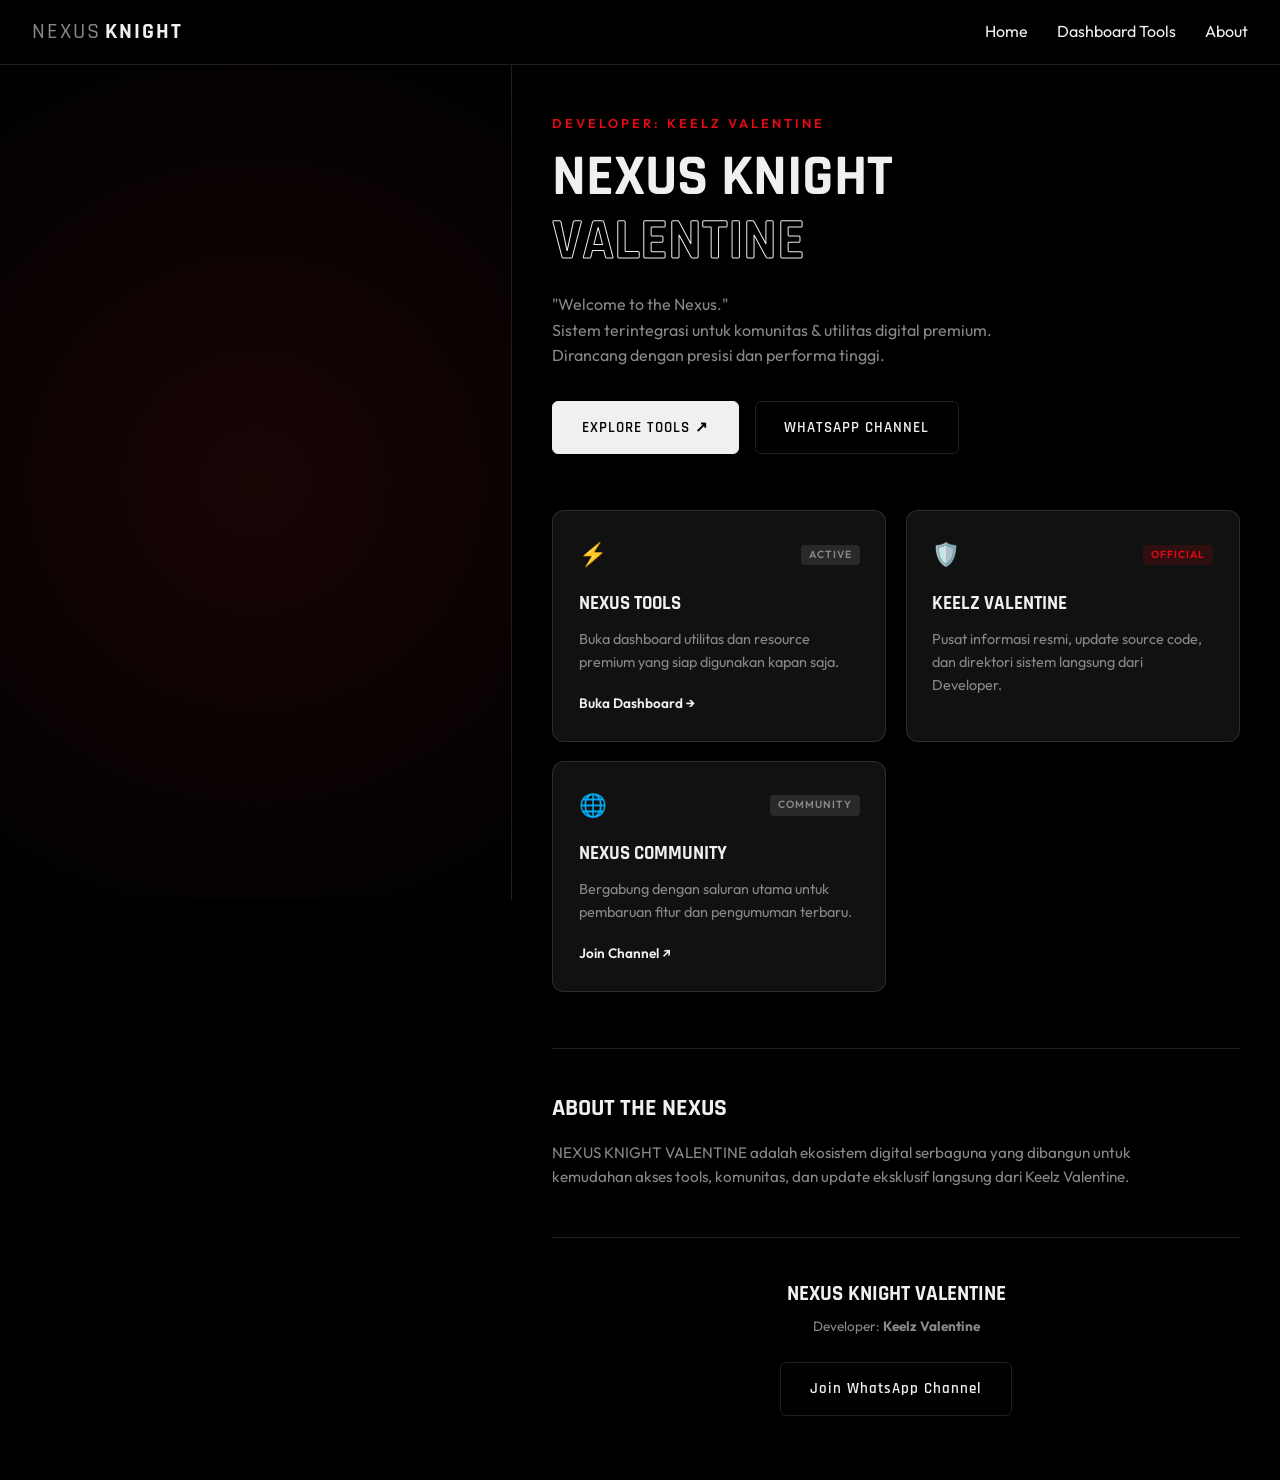
==== commit 23e4dcee: "Update index.html" ====
--- a/index.html
+++ b/index.html
@@ -8,126 +8,29 @@
     <meta name="author" content="Keelz Valentine">
     <meta name="theme-color" content="#000000">
     
+    <!-- Open Graph Metadata -->
     <meta property="og:title" content="NEXUS KNIGHT VALENTINE">
     <meta property="og:description" content="Developed by Keelz Valentine">
     <meta property="og:type" content="website">
     
+    <!-- Google Fonts -->
     <link rel="preconnect" href="https://fonts.googleapis.com">
     <link rel="preconnect" href="https://fonts.gstatic.com" crossorigin>
     <link href="https://fonts.googleapis.com/css2?family=Outfit:wght@300;400;500;600&family=Rajdhani:wght@500;600;700&display=swap" rel="stylesheet">
     
     <link rel="stylesheet" href="style.css">
-
-    <!-- PERBAIKAN DIRECT OVERRIDE UNTUK BANNER MOBILE & NAVIGATION -->
-    <style>
-        /* Reset Space Hitam Atas */
-        html, body {
-            background-color: #000000 !important;
-            margin: 0;
-            padding: 0;
-        }
-
-        /* Fixed Header */
-        .glass-header {
-            position: fixed !important;
-            top: 0; left: 0; right: 0;
-            height: 60px;
-            background: rgba(0, 0, 0, 0.9) !important;
-            backdrop-filter: blur(10px);
-            z-index: 1000;
-            display: flex;
-            justify-content: space-between;
-            align-items: center;
-            padding: 0 1.2rem;
-            border-bottom: 1px solid rgba(255, 255, 255, 0.1);
-        }
-
-        /* Mobile Nav Clean Overlay */
-        .mobile-nav {
-            position: fixed !important;
-            top: 0; left: 0; right: 0; bottom: 0;
-            background: #000000 !important;
-            z-index: 2000;
-            display: flex;
-            flex-direction: column;
-            justify-content: center;
-            align-items: center;
-            gap: 1.8rem;
-            opacity: 0;
-            pointer-events: none;
-            transition: opacity 0.3s ease;
-        }
-
-        .mobile-nav.active {
-            opacity: 1 !important;
-            pointer-events: all !important;
-        }
-
-        .close-menu {
-            position: absolute;
-            top: 15px;
-            right: 20px;
-            background: none;
-            border: none;
-            color: #fff;
-            font-size: 2.2rem;
-            cursor: pointer;
-        }
-
-        .mobile-link {
-            background: none;
-            border: none;
-            color: #fff;
-            font-family: 'Rajdhani', sans-serif;
-            font-size: 1.8rem;
-            cursor: pointer;
-        }
-
-        /* Banner Fix di Mobile (Biar Ga Nyangkut / Hitam Kosong) */
-        @media (max-width: 992px) {
-            .layout-wrapper {
-                flex-direction: column !important;
-                padding-top: 60px !important;
-            }
-
-            .banner-section {
-                width: 100% !important;
-                height: 200px !important; /* Maksimal tinggi di HP biar ga makan tempat */
-                position: relative !important;
-                top: 0 !important;
-                border-right: none !important;
-                border-bottom: 1px solid rgba(255, 255, 255, 0.1) !important;
-                background: #000 !important;
-                overflow: hidden !important;
-            }
-
-            .bg-video {
-                width: 100% !important;
-                height: 100% !important;
-                object-fit: cover !important;
-            }
-
-            .content-section {
-                width: 100% !important;
-            }
-
-            .scroll-container {
-                padding: 1.5rem 1.2rem !important;
-            }
-        }
-    </style>
 </head>
 <body>
 
-    <!-- HEADER -->
+    <!-- STICKY HEADER -->
     <header class="glass-header">
         <div class="logo">
-            <span>NEXUS</span>KNIGHT
+            <a href="index.html"><span>NEXUS</span>KNIGHT</a>
         </div>
         <nav class="desktop-nav">
-            <button class="nav-btn active" data-view="home">Home</button>
-            <button class="nav-btn" data-view="tools">Dashboard Tools</button>
-            <a href="#about" class="nav-btn-link" style="color: #888; font-size: 0.95rem; font-weight: 500;">About</a>
+            <a href="index.html" class="nav-link active">Home</a>
+            <a href="tools.html" class="nav-link">Dashboard Tools</a>
+            <a href="#about" class="nav-link">About</a>
         </nav>
         <button class="hamburger-menu" id="hamburgerBtn" aria-label="Toggle Menu">
             <span></span>
@@ -136,165 +39,96 @@
         </button>
     </header>
 
-    <!-- MOBILE MENU OVERLAY -->
+    <!-- MOBILE NAVIGATION OVERLAY -->
     <div class="mobile-nav" id="mobileNav">
         <button class="close-menu" id="closeMenuBtn">&times;</button>
-        <button class="mobile-link" data-view="home">Home</button>
-        <button class="mobile-link" data-view="tools">Dashboard Tools</button>
-        <a href="#about" class="mobile-link" style="text-decoration: none;" onclick="document.getElementById('mobileNav').classList.remove('active')">About</a>
-        <a href="https://whatsapp.com/channel/0029Vb8KFvB5K3zXkMDEiv1M" target="_blank" rel="noopener noreferrer" class="btn btn-primary nav-wa-btn" style="margin-top: 1rem;">
+        <a href="index.html" class="mobile-link">Home</a>
+        <a href="tools.html" class="mobile-link">Dashboard Tools</a>
+        <a href="#about" class="mobile-link" onclick="closeMobileMenu()">About</a>
+        <a href="https://whatsapp.com/channel/0029Vb8KFvB5K3zXkMDEiv1M" target="_blank" rel="noopener noreferrer" class="btn btn-primary nav-wa-btn">
             WhatsApp Channel
         </a>
     </div>
 
-    <!-- MAIN LAYOUT -->
+    <!-- MAIN LAYOUT WRAPPER -->
     <div class="layout-wrapper">
         
-        <!-- BANNER VIDEO KIRI / ATAS -->
+        <!-- BANNER VIDEO (KIRI DI DESKTOP / ATAS DI MOBILE) -->
         <aside class="banner-section">
-            <video 
-                id="mainVideo"
-                autoplay 
-                muted 
-                loop 
-                playsinline 
-                webkit-playsinline 
-                preload="auto" 
-                class="bg-video">
-                <source src="https://files.catbox.moe/j5ra75.mp4" type="video/mp4">
-            </video>
+            <div class="video-container">
+                <video 
+                    id="mainVideo"
+                    autoplay 
+                    muted 
+                    loop 
+                    playsinline 
+                    webkit-playsinline 
+                    preload="auto" 
+                    class="bg-video">
+                    <source src="https://files.catbox.moe/j5ra75.mp4" type="video/mp4">
+                </video>
+            </div>
         </aside>
 
-        <!-- KONTEN UTAMA -->
+        <!-- KONTEN UTAMA (KANAN DI DESKTOP / BAWAH DI MOBILE) -->
         <main class="content-section">
             <div class="scroll-container">
                 
-                <!-- HOME VIEW -->
-                <div id="homeView" class="view-panel active">
-                    <section id="home" class="hero fade-in-up">
-                        <div class="brand-subtitle">DEVELOPER: KEELZ VALENTINE</div>
-                        <h1 class="hero-title">NEXUS KNIGHT<br><span class="accent-text">VALENTINE</span></h1>
-                        <p class="hero-desc">"Welcome to the Nexus."<br>Sistem terintegrasi untuk komunitas & utilitas digital premium. Dirancang dengan presisi dan performa tinggi.</p>
-                        
-                        <div class="button-group">
-                            <button class="btn btn-primary" id="openToolsBtn">
-                                EXPLORE TOOLS ↗
-                            </button>
-                            <a href="https://whatsapp.com/channel/0029Vb8KFvB5K3zXkMDEiv1M" target="_blank" rel="noopener noreferrer" class="btn btn-secondary">
-                                WHATSAPP CHANNEL
-                            </a>
+                <!-- HERO SECTION -->
+                <section id="home" class="hero fade-in-up">
+                    <div class="brand-subtitle">DEVELOPER: KEELZ VALENTINE</div>
+                    <h1 class="hero-title">NEXUS KNIGHT<br><span class="accent-text">VALENTINE</span></h1>
+                    <p class="hero-desc">"Welcome to the Nexus."<br>Sistem terintegrasi untuk komunitas & utilitas digital premium. Dirancang dengan presisi dan performa tinggi.</p>
+                    
+                    <div class="button-group">
+                        <a href="tools.html" class="btn btn-primary">
+                            EXPLORE TOOLS ↗
+                        </a>
+                        <a href="https://whatsapp.com/channel/0029Vb8KFvB5K3zXkMDEiv1M" target="_blank" rel="noopener noreferrer" class="btn btn-secondary">
+                            WHATSAPP CHANNEL
+                        </a>
+                    </div>
+                </section>
+
+                <!-- FEATURE CARDS -->
+                <section class="features fade-in-up">
+                    <a href="tools.html" class="card clickable-card">
+                        <div class="card-header">
+                            <div class="card-icon">⚡</div>
+                            <span class="badge">ACTIVE</span>
                         </div>
-                    </section>
+                        <h3>NEXUS TOOLS</h3>
+                        <p>Buka dashboard utilitas dan resource premium yang siap digunakan kapan saja.</p>
+                        <span class="card-action">Buka Dashboard →</span>
+                    </a>
+                    
+                    <div class="card">
+                        <div class="card-header">
+                            <div class="card-icon">🛡️</div>
+                            <span class="badge red">OFFICIAL</span>
+                        </div>
+                        <h3>KEELZ VALENTINE</h3>
+                        <p>Pusat informasi resmi, update source code, dan direktori sistem langsung dari Developer.</p>
+                    </div>
+                    
+                    <a href="https://whatsapp.com/channel/0029Vb8KFvB5K3zXkMDEiv1M" target="_blank" rel="noopener noreferrer" class="card clickable-card">
+                        <div class="card-header">
+                            <div class="card-icon">🌐</div>
+                            <span class="badge">COMMUNITY</span>
+                        </div>
+                        <h3>NEXUS COMMUNITY</h3>
+                        <p>Bergabung dengan saluran utama untuk pembaruan fitur dan pengumuman terbaru.</p>
+                        <span class="card-action">Join Channel ↗</span>
+                    </a>
+                </section>
 
-                    <section class="features fade-in-up">
-                        <div class="card clickable-card" id="cardTools">
-                            <div class="card-header">
-                                <div class="card-icon">⚡</div>
-                                <span class="badge">ACTIVE</span>
-                            </div>
-                            <h3>NEXUS TOOLS</h3>
-                            <p>Buka dashboard utilitas dan resource premium yang siap digunakan kapan saja.</p>
-                            <span class="card-action">Buka Dashboard →</span>
-                        </div>
-                        
-                        <div class="card">
-                            <div class="card-header">
-                                <div class="card-icon">🛡️</div>
-                                <span class="badge red">OFFICIAL</span>
-                            </div>
-                            <h3>KEELZ VALENTINE</h3>
-                            <p>Pusat informasi resmi, update source code, dan direktori sistem langsung dari Developer.</p>
-                        </div>
-                        
-                        <div class="card">
-                            <div class="card-header">
-                                <div class="card-icon">🌐</div>
-                                <span class="badge">COMMUNITY</span>
-                            </div>
-                            <h3>NEXUS COMMUNITY</h3>
-                            <p>Bergabung dengan saluran utama untuk pembaruan fitur dan pengumuman terbaru.</p>
-                        </div>
-                    </section>
+                <!-- ABOUT SECTION -->
+                <section id="about" class="about-section fade-in-up">
+                    <h2>ABOUT THE NEXUS</h2>
+                    <p>NEXUS KNIGHT VALENTINE adalah ekosistem digital serbaguna yang dibangun untuk kemudahan akses tools, komunitas, dan update eksklusif langsung dari Keelz Valentine.</p>
+                </section>
 
-                    <section id="about" class="about-section fade-in-up">
-                        <h2>ABOUT THE NEXUS</h2>
-                        <p>NEXUS KNIGHT VALENTINE adalah ekosistem digital serbaguna yang dibangun untuk kemudahan akses tools, komunitas, dan update eksklusif langsung dari Keelz Valentine.</p>
-                    </section>
-                </div>
-
-                <!-- DASHBOARD TOOLS VIEW -->
-                <div id="toolsView" class="view-panel">
-                    <section class="tools-dashboard fade-in-up">
-                        <div class="dashboard-header">
-                            <div>
-                                <span class="brand-subtitle">NEXUS ECOSYSTEM</span>
-                                <h2>TOOLS DASHBOARD</h2>
-                            </div>
-                            <button class="btn btn-secondary btn-sm" id="backToHomeBtn">← Back to Home</button>
-                        </div>
-
-                        <div class="toolbar">
-                            <input type="text" id="toolSearch" placeholder="Cari tool atau kategori..." class="search-input">
-                            <div class="filter-tabs">
-                                <button class="filter-btn active" data-filter="all">All</button>
-                                <button class="filter-btn" data-filter="bots">Bots & Scripts</button>
-                                <button class="filter-btn" data-filter="utility">Utilities</button>
-                                <button class="filter-btn" data-filter="media">Media Tools</button>
-                            </div>
-                        </div>
-
-                        <div class="tools-grid" id="toolsGrid">
-                            <div class="tool-card" data-category="bots" data-name="nexus auto bot generator">
-                                <div class="tool-status online">ONLINE</div>
-                                <h4>Nexus Auto Bot</h4>
-                                <p>Automated script & bot manager for rapid workflow execution.</p>
-                                <div class="tool-tags"><span>BOTS</span><span>AUTOMATION</span></div>
-                                <button class="btn btn-primary tool-launch-btn" data-tool="Nexus Auto Bot">Launch Tool</button>
-                            </div>
-
-                            <div class="tool-card" data-category="utility" data-name="alight motion preset helper">
-                                <div class="tool-status online">ONLINE</div>
-                                <h4>AM Preset Helper</h4>
-                                <p>Convert, generate, and structure Alight Motion project files seamlessly.</p>
-                                <div class="tool-tags"><span>UTILITY</span><span>DESIGN</span></div>
-                                <button class="btn btn-primary tool-launch-btn" data-tool="AM Preset Helper">Launch Tool</button>
-                            </div>
-
-                            <div class="tool-card" data-category="media" data-name="mediafire direct link generator">
-                                <div class="tool-status online">ONLINE</div>
-                                <h4>MediaLink Bypass</h4>
-                                <p>Instant direct download link extraction for hosted files.</p>
-                                <div class="tool-tags"><span>MEDIA</span><span>FAST</span></div>
-                                <button class="btn btn-primary tool-launch-btn" data-tool="MediaLink Bypass">Launch Tool</button>
-                            </div>
-
-                            <div class="tool-card" data-category="utility" data-name="keelz link tree customizer">
-                                <div class="tool-status online">ONLINE</div>
-                                <h4>Nexus Link Directory</h4>
-                                <p>Custom link directory interface builder for socials and channels.</p>
-                                <div class="tool-tags"><span>UTILITY</span><span>WEB</span></div>
-                                <button class="btn btn-primary tool-launch-btn" data-tool="Nexus Link Directory">Launch Tool</button>
-                            </div>
-
-                            <div class="tool-card" data-category="bots" data-name="wa channel auto broadcast">
-                                <div class="tool-status maintenance">UPDATE</div>
-                                <h4>WA Channel Helper</h4>
-                                <p>Broadcast management suite for WhatsApp channel admins.</p>
-                                <div class="tool-tags"><span>BOTS</span><span>WA</span></div>
-                                <button class="btn btn-secondary tool-launch-btn" data-tool="WA Channel Helper">View Info</button>
-                            </div>
-
-                            <div class="tool-card" data-category="media" data-name="cyber stream player">
-                                <div class="tool-status online">ONLINE</div>
-                                <h4>Cyber Stream Player</h4>
-                                <p>Lightweight video streaming frame with custom controls.</p>
-                                <div class="tool-tags"><span>MEDIA</span><span>PLAYER</span></div>
-                                <button class="btn btn-primary tool-launch-btn" data-tool="Cyber Stream Player">Launch Tool</button>
-                            </div>
-                        </div>
-                    </section>
-                </div>
-
+                <!-- FOOTER -->
                 <footer class="fade-in-up">
                     <div class="footer-content">
                         <h2>NEXUS KNIGHT VALENTINE</h2>
@@ -309,23 +143,6 @@
         </main>
     </div>
 
-    <!-- MODAL POPUP -->
-    <div class="modal" id="toolModal">
-        <div class="modal-content">
-            <button class="modal-close" id="modalCloseBtn">&times;</button>
-            <div class="modal-header">
-                <span class="brand-subtitle">NEXUS TOOL SYSTEM</span>
-                <h3 id="modalToolTitle">Tool Name</h3>
-            </div>
-            <p id="modalToolDesc">Loading system tool interface...</p>
-            <div class="modal-actions">
-                <a href="https://whatsapp.com/channel/0029Vb8KFvB5K3zXkMDEiv1M" target="_blank" rel="noopener noreferrer" class="btn btn-primary">
-                    Access via Channel ↗
-                </a>
-            </div>
-        </div>
-    </div>
-
     <script src="script.js"></script>
 </body>
 </html>
